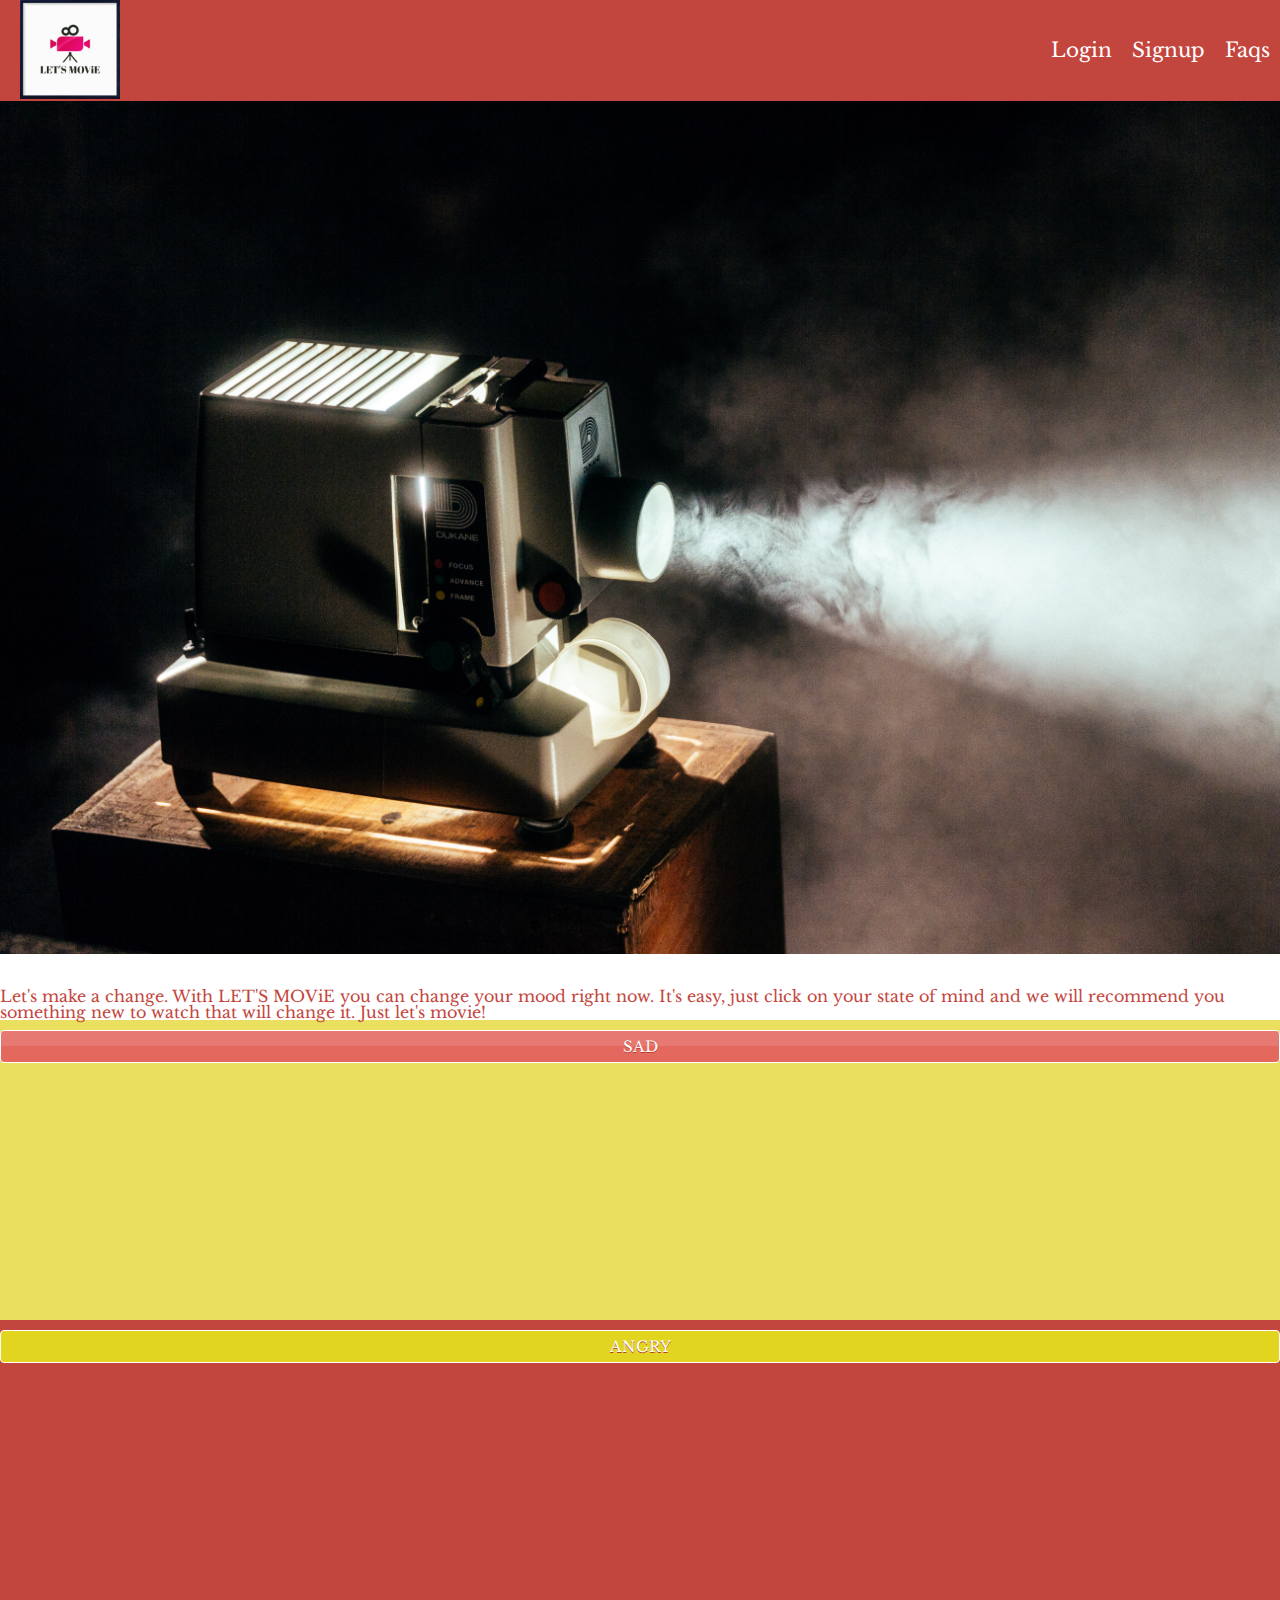
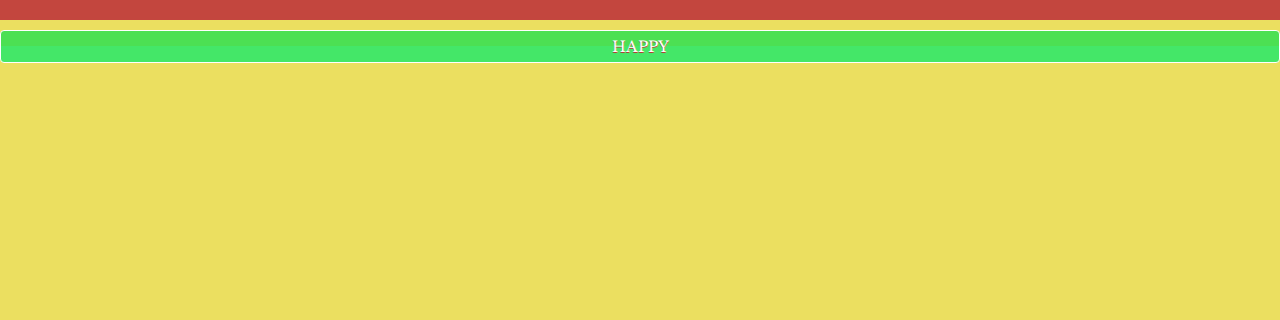
==== index.html @ 78d3c717 "login signup" ====
<!DOCTYPE html>
<html lang="en">

<head>
  <meta charset="UTF-8">
  <link href="https://fonts.googleapis.com/css2?family=Libre+Baskerville:wght@700&display=swap" rel="stylesheet">
  <meta name="viewport" content="width=device-width, initial-scale=1, shrink-to-fit=no">
   <!-- Bootstrap CSS -->
  <link rel="stylesheet" href="https://stackpath.bootstrapcdn.com/bootstrap/4.5.0/css/bootstrap.min.css" integrity="sha384-9aIt2nRpC12Uk9gS9baDl411NQApFmC26EwAOH8WgZl5MYYxFfc+NcPb1dKGj7Sk" crossorigin="anonymous">
  <link href="css/reset.css" type="text/css" rel="stylesheet">
  <link rel="stylesheet" href="css/style.css">
  <link rel="stylesheet" media="(media-features)" href="css/style.css" />
  <script src="https://code.jquery.com/jquery-3.1.1.min.js"></script>
  
  <title>Let's Movie</title>
</head>
<body>
  <header>
    <div class="headcontainer">
          
              <a href="index.html"><img src="images/logo2.jpg" alt="Logo"></a>
          
          <nav>
            <div class="headitem">
            
              <a href="login.html">Login</a>
              <a href="signup.html">Signup</a>
              <a href="faqs.html">Faqs</a>
            </div>
          
          </nav>
      </div>
      </header>
      <div class="container-fluid"> 
      <div class="row front">
        
    
           <img src="images/jeremy-yap-J39X2xX_8CQ-unsplash.jpg" class="img-responsive principal" alt="camera"> 
          <h1>Hello! How do you feel today?</h1>
              <p>Let's make a change. With LET'S MOViE you can change your mood right now.
                 It's easy, just click on your state of mind and we will recommend you something new to watch that will change it. 
                Just let's movie!</p></div>
        
      </div>
      <div class="row">
           <div class="section col bord color1">
                <a href="result1.html?mood=sad"><button class="myButton">SAD</button></a></div>
           <div class="section col bord color2">
            <a href="result1.html?mood=angry"><button class="myButton2">ANGRY</button></a></div>
           <div class="section col bord color3">
            <a href="result1.html?mood=happy"><button class="myButton3">HAPPY</button></a></div>
       </div>
   </div>


</div>


    <!-- Optional JavaScript -->

    
    <!-- jQuery first, then Popper.js, then Bootstrap JS -->
    <script src="https://code.jquery.com/jquery-3.5.1.slim.min.js" integrity="sha384-DfXdz2htPH0lsSSs5nCTpuj/zy4C+OGpamoFVy38MVBnE+IbbVYUew+OrCXaRkfj" crossorigin="anonymous"></script>
    <script src="https://cdn.jsdelivr.net/npm/popper.js@1.16.0/dist/umd/popper.min.js" integrity="sha384-Q6E9RHvbIyZFJoft+2mJbHaEWldlvI9IOYy5n3zV9zzTtmI3UksdQRVvoxMfooAo" crossorigin="anonymous"></script>
    <script src="https://stackpath.bootstrapcdn.com/bootstrap/4.5.0/js/bootstrap.min.js" integrity="sha384-OgVRvuATP1z7JjHLkuOU7Xw704+h835Lr+6QL9UvYjZE3Ipu6Tp75j7Bh/kR0JKI" crossorigin="anonymous"></script>
  </body>
</html>
---- css/style.css ----
body    {
    margin: 0;
    padding: 0;
    font-family: 'Libre Baskerville';
}
.front   {
    background-image: url;
}


.color1{
    background:#ebdf60 ;
}
.color2{
    background: #c3463e;
}
.color3{
    background: #ebdf60;
}
.header      {
    height: 100px;
}  
.main        {
    height:400px;
}  
.section      {
    height: 300px;
}
.principal  {
    width: 100%;
   
}
p   {
    color: #c3463e;
   
}
html          {
    font-family: 'Libre Baskerville', serif;
    font-weight: 400;
    line-height: normal;
}
h1           {
        font-size: 2rem;
        color:#fff;
        text-align: center;
}
h2           {
        font-size: 1.5rem;
        color:#c3463e;
        font-weight: bold ;
}
h3           {
    font-size: 1rem;
    color: white;
    margin-top: 50px;
    margin-left: 600px;
    margin-right: 100px;
}
.headcontainer         {
    display: flex;
    flex-direction: row;
	justify-content: space-between;
	align-items: center;
    align-content: stretch;
    background-color:#c3463e;
}
.headcontainer img  {
    width: 100px;
    margin-left:20px;
}
.headitem {
    list-style: none;
    display: flex;
    justify-content: space-between;
    align-items: center;
}
nav a   {
    font-size: 20px;
    color: #1A1A1A;
    justify-content: space-between;
    text-decoration: none;
    margin-left: 10px;
    margin-right: 10px;
    color:white;
}

/*Buttons state of mind*/

/*sad*/
.myButton {
	box-shadow:inset 0px 39px 0px -24px #e67a73;
	background-color:#e4685d;
	border-radius:4px;
	border:1px solid #ffffff;
	display:inline-block;
	cursor:pointer;
	color:#ffffff;
	font-family: 'Libre Baskerville';
	font-size:15px;
	padding:6px 15px;
	text-decoration:none;
	text-shadow:0px 1px 0px #b23e35;
}
.myButton:hover {
	background-color:#eb675e;
}
.myButton:active {
	position:relative;
	top:1px;
}	
/*angry*/
.myButton2 {
	box-shadow:inset 0px 39px 0px -24px #e2d520;
	background-color:#e2d520;
	border-radius:4px;
	border:1px solid #ffffff;
	display:inline-block;
	cursor:pointer;
	color:#ffffff;
	font-family: 'Libre Baskerville';
	font-size:15px;
	padding:6px 15px;
	text-decoration:none;
	text-shadow:0px 1px 0px #b23e35;
}
.myButton:hover {
	background-color:#eb675e;
}
.myButton:active {
	position:relative;
	top:1px;
}	
/* happy*/
.myButton3 {
	box-shadow:inset 0px 39px 0px -24px #4ce053;
	background-color:#44e768;
	border-radius:4px;
	border:1px solid #ffffff;
	display:inline-block;
	cursor:pointer;
	color:#ffffff;
	font-family: 'Libre Baskerville';
	font-size:15px;
	padding:6px 15px;
	text-decoration:none;
	text-shadow:0px 1px 0px #b23e35;
}
.myButton:hover {
	background-color:#eb675e;
}
.myButton:active {
	position:relative;
	top:1px;
}	
/*Signup*/
.signup-form {
    width: 300px;
    box-shadow: 0 0 3px 0 rgba(0,0,0,0.3);
    background: #fff;
    padding:20px;
    margin:8% auto 0;
    text-align: center;
}
.sign-upform  h2 {
         color:#c3463e;
         margin-bottom: 30px;
}
.input-box  {
    border-radius: 20px;
    padding: 10px;
    margin: 10px 0 ;
    width: 100%;
    border: 1px solid #999;
    outline: none;
}
button  {
    color: #c3463e;
    width: 100%;
    padding: 10px;
    border-radius:20px;
    font-size:15px;
    margin: 10px 0;
    border: none;
    outline:none;
    cursor: pointer;
}
form  a       {
    text-decoration: none;
    color: #c3463e;
}
hr    {
    margin-top :20px;
    width: 80%;
}
h6    {
    font-size: 1rem;
    color:#c3463e;
    background:#fff;
    width: 20px;
    margin: 19px auto 10px;
}
/* Login*/
.login-form {
    width: 300px;
    box-shadow: 0 0 3px 0 rgba(0,0,0,0.3);
    background: #fff;
    padding:20px;
    margin:8% auto 0;
    text-align: center;
}
.login-form  h2 {
         color:#c3463e;
         margin-bottom: 30px;
}
.message-container{
    width: 100%;
    max-width: 300px;
}
.message-container p{
    background-color:#ebdf60 ;
    padding: 20px;
    margin: 10px 0;
    color: black;
}
.message-container p.correct-message {
    background-color: rgb(47, 164, 93);
    box-shadow: 0 0 10px #dbf1c1;
}
#result    {
    background-color: black ;
}
#result >  h2  {
    margin-top: 10px;
    margin-left: 900px;
}
/*Faqs*/
---- css/style.css ----
body    {
    margin: 0;
    padding: 0;
    font-family: 'Libre Baskerville';
}
.front   {
    background-image: url;
}


.color1{
    background:#ebdf60 ;
}
.color2{
    background: #c3463e;
}
.color3{
    background: #ebdf60;
}
.header      {
    height: 100px;
}  
.main        {
    height:400px;
}  
.section      {
    height: 300px;
}
.principal  {
    width: 100%;
   
}
p   {
    color: #c3463e;
   
}
html          {
    font-family: 'Libre Baskerville', serif;
    font-weight: 400;
    line-height: normal;
}
h1           {
        font-size: 2rem;
        color:#fff;
        text-align: center;
}
h2           {
        font-size: 1.5rem;
        color:#c3463e;
        font-weight: bold ;
}
h3           {
    font-size: 1rem;
    color: white;
    margin-top: 50px;
    margin-left: 600px;
    margin-right: 100px;
}
.headcontainer         {
    display: flex;
    flex-direction: row;
	justify-content: space-between;
	align-items: center;
    align-content: stretch;
    background-color:#c3463e;
}
.headcontainer img  {
    width: 100px;
    margin-left:20px;
}
.headitem {
    list-style: none;
    display: flex;
    justify-content: space-between;
    align-items: center;
}
nav a   {
    font-size: 20px;
    color: #1A1A1A;
    justify-content: space-between;
    text-decoration: none;
    margin-left: 10px;
    margin-right: 10px;
    color:white;
}

/*Buttons state of mind*/

/*sad*/
.myButton {
	box-shadow:inset 0px 39px 0px -24px #e67a73;
	background-color:#e4685d;
	border-radius:4px;
	border:1px solid #ffffff;
	display:inline-block;
	cursor:pointer;
	color:#ffffff;
	font-family: 'Libre Baskerville';
	font-size:15px;
	padding:6px 15px;
	text-decoration:none;
	text-shadow:0px 1px 0px #b23e35;
}
.myButton:hover {
	background-color:#eb675e;
}
.myButton:active {
	position:relative;
	top:1px;
}	
/*angry*/
.myButton2 {
	box-shadow:inset 0px 39px 0px -24px #e2d520;
	background-color:#e2d520;
	border-radius:4px;
	border:1px solid #ffffff;
	display:inline-block;
	cursor:pointer;
	color:#ffffff;
	font-family: 'Libre Baskerville';
	font-size:15px;
	padding:6px 15px;
	text-decoration:none;
	text-shadow:0px 1px 0px #b23e35;
}
.myButton:hover {
	background-color:#eb675e;
}
.myButton:active {
	position:relative;
	top:1px;
}	
/* happy*/
.myButton3 {
	box-shadow:inset 0px 39px 0px -24px #4ce053;
	background-color:#44e768;
	border-radius:4px;
	border:1px solid #ffffff;
	display:inline-block;
	cursor:pointer;
	color:#ffffff;
	font-family: 'Libre Baskerville';
	font-size:15px;
	padding:6px 15px;
	text-decoration:none;
	text-shadow:0px 1px 0px #b23e35;
}
.myButton:hover {
	background-color:#eb675e;
}
.myButton:active {
	position:relative;
	top:1px;
}	
/*Signup*/
.signup-form {
    width: 300px;
    box-shadow: 0 0 3px 0 rgba(0,0,0,0.3);
    background: #fff;
    padding:20px;
    margin:8% auto 0;
    text-align: center;
}
.sign-upform  h2 {
         color:#c3463e;
         margin-bottom: 30px;
}
.input-box  {
    border-radius: 20px;
    padding: 10px;
    margin: 10px 0 ;
    width: 100%;
    border: 1px solid #999;
    outline: none;
}
button  {
    color: #c3463e;
    width: 100%;
    padding: 10px;
    border-radius:20px;
    font-size:15px;
    margin: 10px 0;
    border: none;
    outline:none;
    cursor: pointer;
}
form  a       {
    text-decoration: none;
    color: #c3463e;
}
hr    {
    margin-top :20px;
    width: 80%;
}
h6    {
    font-size: 1rem;
    color:#c3463e;
    background:#fff;
    width: 20px;
    margin: 19px auto 10px;
}
/* Login*/
.login-form {
    width: 300px;
    box-shadow: 0 0 3px 0 rgba(0,0,0,0.3);
    background: #fff;
    padding:20px;
    margin:8% auto 0;
    text-align: center;
}
.login-form  h2 {
         color:#c3463e;
         margin-bottom: 30px;
}
.message-container{
    width: 100%;
    max-width: 300px;
}
.message-container p{
    background-color:#ebdf60 ;
    padding: 20px;
    margin: 10px 0;
    color: black;
}
.message-container p.correct-message {
    background-color: rgb(47, 164, 93);
    box-shadow: 0 0 10px #dbf1c1;
}
#result    {
    background-color: black ;
}
#result >  h2  {
    margin-top: 10px;
    margin-left: 900px;
}
/*Faqs*/
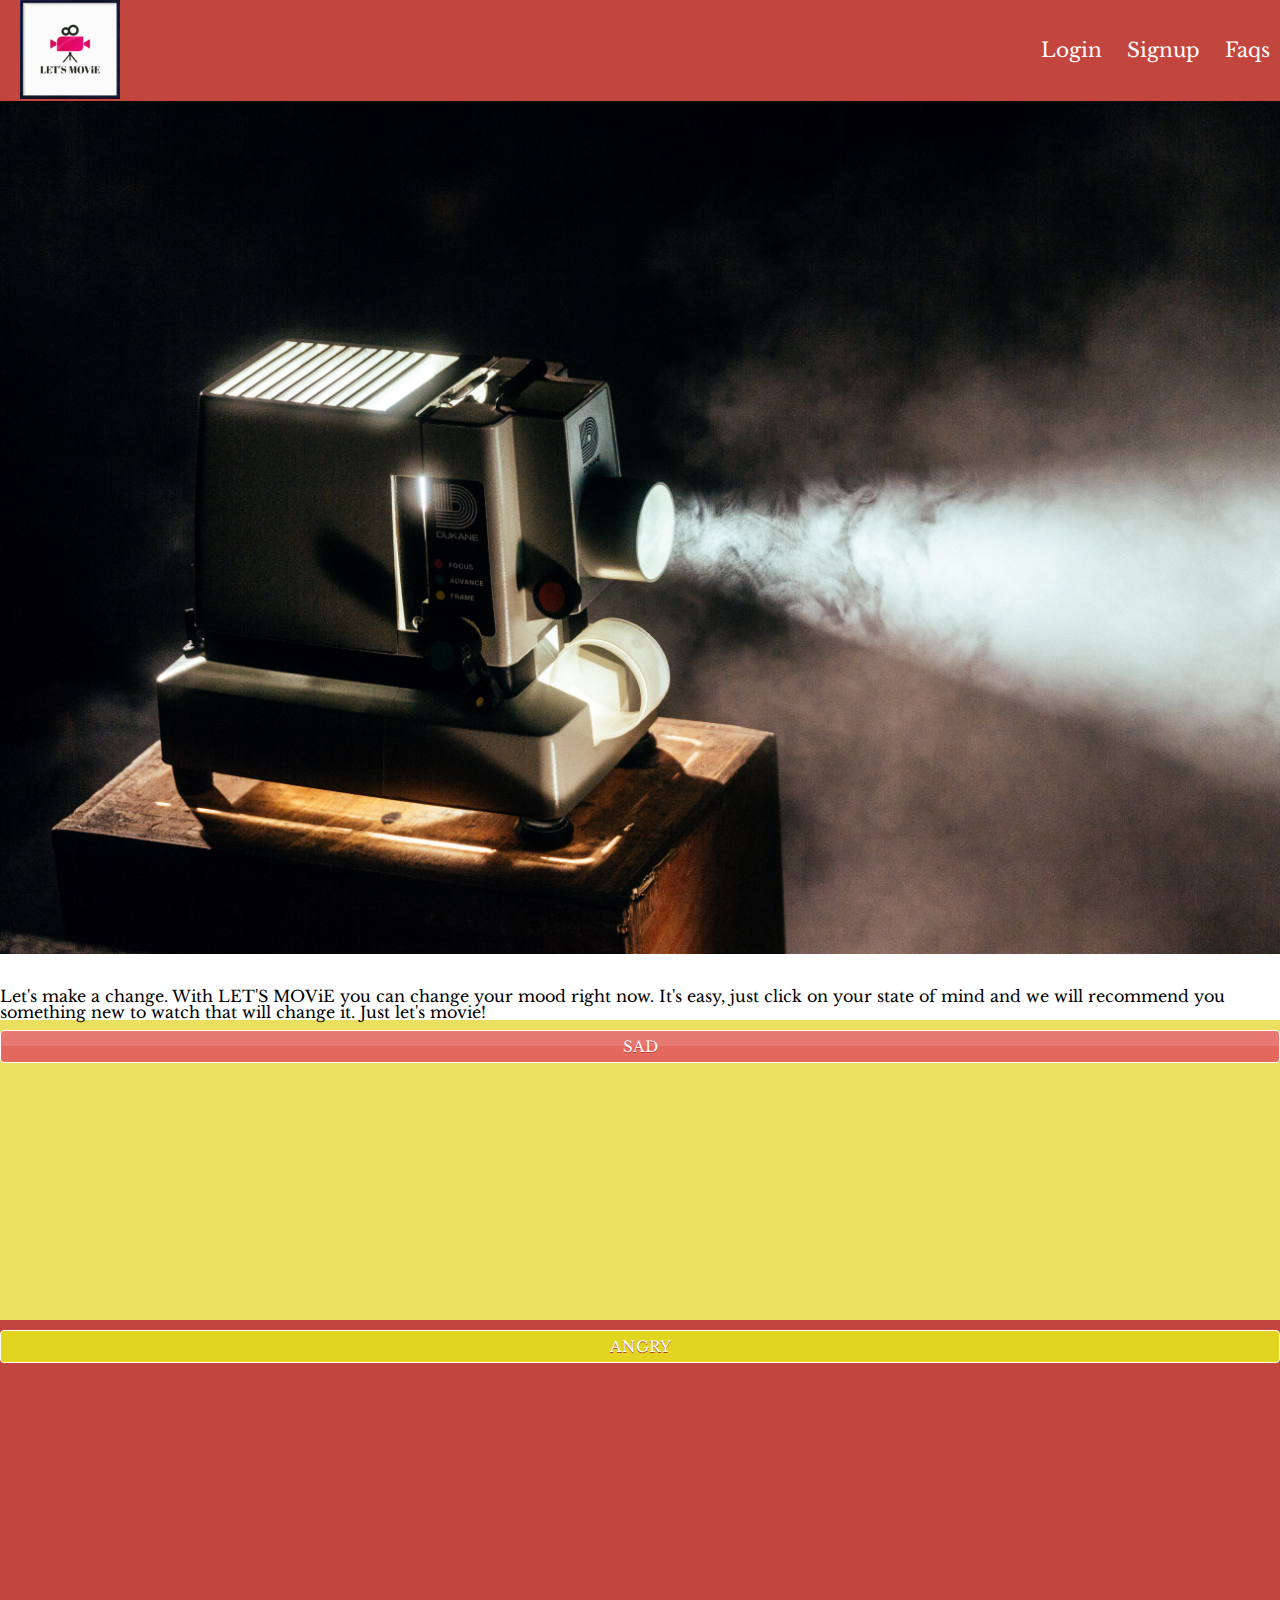
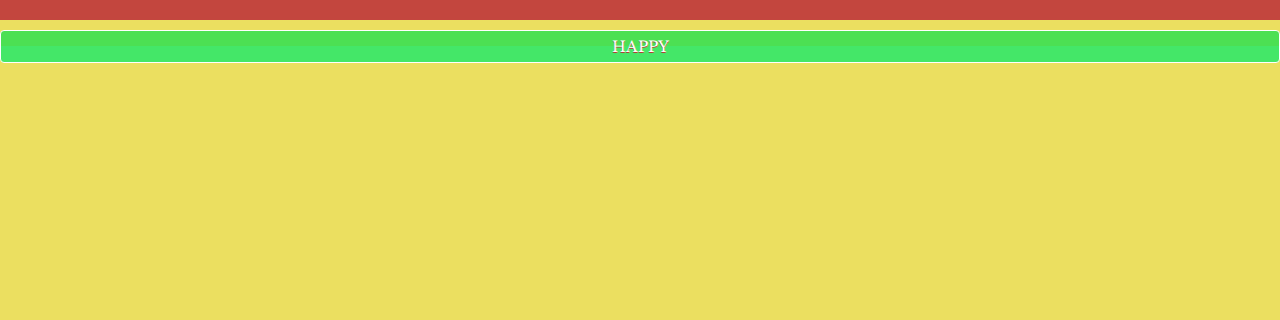
==== commit 69148e8b: "web responsive1" ====
--- a/index.html
+++ b/index.html
@@ -4,7 +4,7 @@
 <head>
   <meta charset="UTF-8">
   <link href="https://fonts.googleapis.com/css2?family=Libre+Baskerville:wght@700&display=swap" rel="stylesheet">
-  <meta name="viewport" content="width=device-width, initial-scale=1, shrink-to-fit=no">
+  <meta name="viewport" content="width=device-width, initial-scale=1.0, shrink-to-fit=no">
    <!-- Bootstrap CSS -->
   <link rel="stylesheet" href="https://stackpath.bootstrapcdn.com/bootstrap/4.5.0/css/bootstrap.min.css" integrity="sha384-9aIt2nRpC12Uk9gS9baDl411NQApFmC26EwAOH8WgZl5MYYxFfc+NcPb1dKGj7Sk" crossorigin="anonymous">
   <link href="css/reset.css" type="text/css" rel="stylesheet">
@@ -15,31 +15,28 @@
   <title>Let's Movie</title>
 </head>
 <body>
-  <header>
+    <header>
     <div class="headcontainer">
+          <div class="headitem1">
+              <a href="index.html"><img src="images/logo2.jpg" alt="Logo"></a>
+          </div>
           
-              <a href="index.html"><img src="images/logo2.jpg" alt="Logo"></a>
-          
-          <nav>
-            <div class="headitem">
-            
-              <a href="login.html">Login</a>
-              <a href="signup.html">Signup</a>
-              <a href="faqs.html">Faqs</a>
-            </div>
-          
-          </nav>
-      </div>
+            <div class="headitem2">
+                 <nav>
+                    <a href="login.html">Login</a>
+                    <a href="signup.html">Signup</a>
+                    <a href="faqs.html">Faqs</a>
+                   </nav>
+                  </div>
+              </div>
       </header>
       <div class="container-fluid"> 
       <div class="row front">
-        
-    
-           <img src="images/jeremy-yap-J39X2xX_8CQ-unsplash.jpg" class="img-responsive principal" alt="camera"> 
+        <img src="images/jeremy-yap-J39X2xX_8CQ-unsplash.jpg" class="camera" alt="camera"> 
           <h1>Hello! How do you feel today?</h1>
-              <p>Let's make a change. With LET'S MOViE you can change your mood right now.
+        <article>Let's make a change. With LET'S MOViE you can change your mood right now.
                  It's easy, just click on your state of mind and we will recommend you something new to watch that will change it. 
-                Just let's movie!</p></div>
+                Just let's movie!</article></div>
         
       </div>
       <div class="row">
@@ -49,11 +46,13 @@
             <a href="result1.html?mood=angry"><button class="myButton2">ANGRY</button></a></div>
            <div class="section col bord color3">
             <a href="result1.html?mood=happy"><button class="myButton3">HAPPY</button></a></div>
-       </div>
-   </div>
+          </div>
+        
+        
+        </div>
 
 
-</div>
+        </div>
 
 
     <!-- Optional JavaScript -->
--- a/css/style.css
+++ b/css/style.css
@@ -1,15 +1,14 @@
-
-
-body    {
+* {
     margin: 0;
     padding: 0;
+    box-sizing: border-box;
+  }
+
+body    {
+    
     font-family: 'Libre Baskerville';
 }
-.front   {
-    background-image: url;
-}
-
-
+/*Homepage*/
 .color1{
     background:#ebdf60 ;
 }
@@ -28,8 +27,8 @@
 .section      {
     height: 300px;
 }
-.principal  {
-    width: 100%;
+.camera  {
+    max-width: 100%;
    
 }
 p   {
@@ -49,16 +48,23 @@
 h2           {
         font-size: 1.5rem;
         color:#c3463e;
-        font-weight: bold ;
+        font-weight: bold;
+        margin-top: 30px;
+        text-align: center;
 }
 h3           {
     font-size: 1rem;
-    color: white;
-    margin-top: 50px;
-    margin-left: 600px;
-    margin-right: 100px;
-}
-.headcontainer         {
+    color: #c3463e;
+    margin-top: 60px;
+    padding: 20px;
+    text-align: center;
+}
+
+/*head nav-bar*/
+
+
+.headcontainer   
+      {
     display: flex;
     flex-direction: row;
 	justify-content: space-between;
@@ -70,7 +76,7 @@
     width: 100px;
     margin-left:20px;
 }
-.headitem {
+.headitem2 {
     list-style: none;
     display: flex;
     justify-content: space-between;
@@ -84,6 +90,7 @@
     margin-left: 10px;
     margin-right: 10px;
     color:white;
+    max-width: 100%;
 }
 
 /*Buttons state of mind*/
@@ -225,14 +232,22 @@
     color: black;
 }
 .message-container p.correct-message {
-    background-color: rgb(47, 164, 93);
+    background-color: #c3463e;
     box-shadow: 0 0 10px #dbf1c1;
 }
+/*result*/
 #result    {
-    background-color: black ;
-}
-#result >  h2  {
-    margin-top: 10px;
-    margin-left: 900px;
+    background-color:#fff ;
+    box-sizing: border-box;
+    max-width: 100%;
+    border: solid black 10px;
+    padding: 5px;
+}
+.resultcontainer img {
+    max-width: 100%;
+    max-height: 100%;
+    align-items: center;
+    box-sizing: content-box;
 }
 /*Faqs*/
+
--- a/css/style.css
+++ b/css/style.css
@@ -1,15 +1,14 @@
-
-
-body    {
+* {
     margin: 0;
     padding: 0;
+    box-sizing: border-box;
+  }
+
+body    {
+    
     font-family: 'Libre Baskerville';
 }
-.front   {
-    background-image: url;
-}
-
-
+/*Homepage*/
 .color1{
     background:#ebdf60 ;
 }
@@ -28,8 +27,8 @@
 .section      {
     height: 300px;
 }
-.principal  {
-    width: 100%;
+.camera  {
+    max-width: 100%;
    
 }
 p   {
@@ -49,16 +48,23 @@
 h2           {
         font-size: 1.5rem;
         color:#c3463e;
-        font-weight: bold ;
+        font-weight: bold;
+        margin-top: 30px;
+        text-align: center;
 }
 h3           {
     font-size: 1rem;
-    color: white;
-    margin-top: 50px;
-    margin-left: 600px;
-    margin-right: 100px;
-}
-.headcontainer         {
+    color: #c3463e;
+    margin-top: 60px;
+    padding: 20px;
+    text-align: center;
+}
+
+/*head nav-bar*/
+
+
+.headcontainer   
+      {
     display: flex;
     flex-direction: row;
 	justify-content: space-between;
@@ -70,7 +76,7 @@
     width: 100px;
     margin-left:20px;
 }
-.headitem {
+.headitem2 {
     list-style: none;
     display: flex;
     justify-content: space-between;
@@ -84,6 +90,7 @@
     margin-left: 10px;
     margin-right: 10px;
     color:white;
+    max-width: 100%;
 }
 
 /*Buttons state of mind*/
@@ -225,14 +232,22 @@
     color: black;
 }
 .message-container p.correct-message {
-    background-color: rgb(47, 164, 93);
+    background-color: #c3463e;
     box-shadow: 0 0 10px #dbf1c1;
 }
+/*result*/
 #result    {
-    background-color: black ;
-}
-#result >  h2  {
-    margin-top: 10px;
-    margin-left: 900px;
+    background-color:#fff ;
+    box-sizing: border-box;
+    max-width: 100%;
+    border: solid black 10px;
+    padding: 5px;
+}
+.resultcontainer img {
+    max-width: 100%;
+    max-height: 100%;
+    align-items: center;
+    box-sizing: content-box;
 }
 /*Faqs*/
+
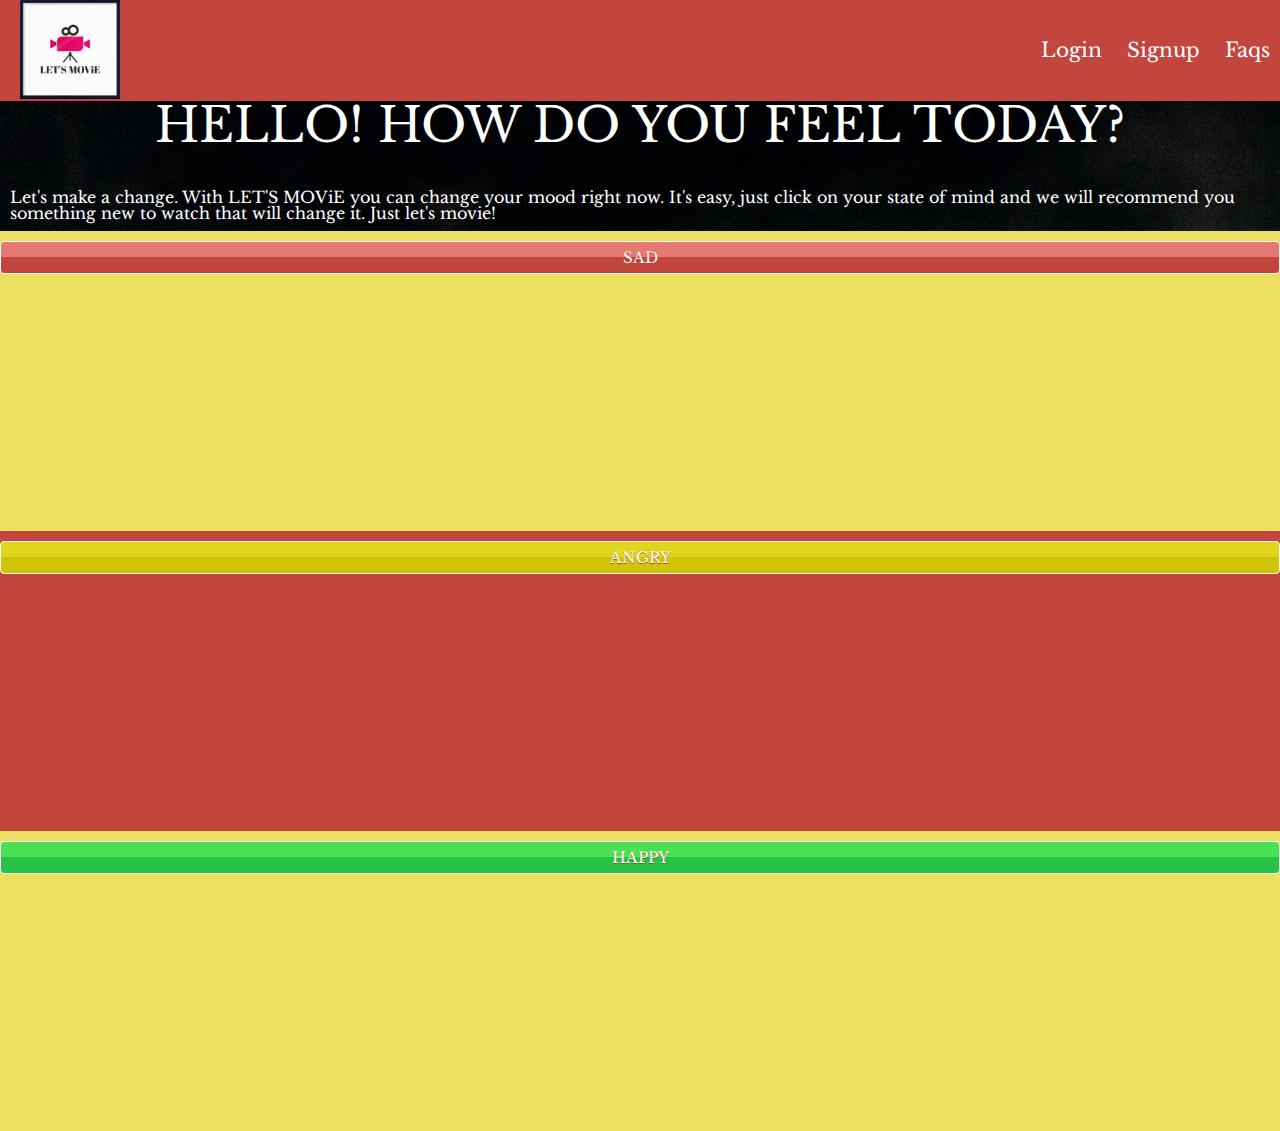
==== commit df4fa392: "index image" ====
--- a/index.html
+++ b/index.html
@@ -32,11 +32,11 @@
       </header>
       <div class="container-fluid"> 
       <div class="row front">
-        <img src="images/jeremy-yap-J39X2xX_8CQ-unsplash.jpg" class="camera" alt="camera"> 
-          <h1>Hello! How do you feel today?</h1>
-        <article>Let's make a change. With LET'S MOViE you can change your mood right now.
+        <div class="col color0">
+       <h1>Hello! How do you feel today?</h1>
+              <article>Let's make a change. With LET'S MOViE you can change your mood right now.
                  It's easy, just click on your state of mind and we will recommend you something new to watch that will change it. 
-                Just let's movie!</article></div>
+                Just let's movie!</article></div></div>
         
       </div>
       <div class="row">
--- a/css/style.css
+++ b/css/style.css
@@ -8,7 +8,21 @@
     
     font-family: 'Libre Baskerville';
 }
-/*Homepage*/
+/*indexpage*/
+
+.col              {
+    background-image:url("./../images/jeremy-yap2.jpg");
+    background-position: 0 0;
+    background-size: cover;
+    background-repeat: no-repeat;
+    max-width: 100%;
+    position: relative;
+}
+article          {
+    color:white;
+    padding:10px;
+    margin-top: 30px;
+}
 .color1{
     background:#ebdf60 ;
 }
@@ -27,10 +41,6 @@
 .section      {
     height: 300px;
 }
-.camera  {
-    max-width: 100%;
-   
-}
 p   {
     color: #c3463e;
    
@@ -41,15 +51,16 @@
     line-height: normal;
 }
 h1           {
-        font-size: 2rem;
-        color:#fff;
+        font-size: 3rem;
+        color: #fff;
         text-align: center;
+        text-transform: uppercase;
 }
 h2           {
         font-size: 1.5rem;
         color:#c3463e;
         font-weight: bold;
-        margin-top: 30px;
+        margin-top: 50px;
         text-align: center;
 }
 h3           {
@@ -98,7 +109,7 @@
 /*sad*/
 .myButton {
 	box-shadow:inset 0px 39px 0px -24px #e67a73;
-	background-color:#e4685d;
+	background-color:#c3463e;
 	border-radius:4px;
 	border:1px solid #ffffff;
 	display:inline-block;
@@ -120,7 +131,7 @@
 /*angry*/
 .myButton2 {
 	box-shadow:inset 0px 39px 0px -24px #e2d520;
-	background-color:#e2d520;
+	background-color:#d1c408;
 	border-radius:4px;
 	border:1px solid #ffffff;
 	display:inline-block;
@@ -142,7 +153,7 @@
 /* happy*/
 .myButton3 {
 	box-shadow:inset 0px 39px 0px -24px #4ce053;
-	background-color:#44e768;
+	background-color:#28c249;
 	border-radius:4px;
 	border:1px solid #ffffff;
 	display:inline-block;
--- a/css/style.css
+++ b/css/style.css
@@ -8,7 +8,21 @@
     
     font-family: 'Libre Baskerville';
 }
-/*Homepage*/
+/*indexpage*/
+
+.col              {
+    background-image:url("./../images/jeremy-yap2.jpg");
+    background-position: 0 0;
+    background-size: cover;
+    background-repeat: no-repeat;
+    max-width: 100%;
+    position: relative;
+}
+article          {
+    color:white;
+    padding:10px;
+    margin-top: 30px;
+}
 .color1{
     background:#ebdf60 ;
 }
@@ -27,10 +41,6 @@
 .section      {
     height: 300px;
 }
-.camera  {
-    max-width: 100%;
-   
-}
 p   {
     color: #c3463e;
    
@@ -41,15 +51,16 @@
     line-height: normal;
 }
 h1           {
-        font-size: 2rem;
-        color:#fff;
+        font-size: 3rem;
+        color: #fff;
         text-align: center;
+        text-transform: uppercase;
 }
 h2           {
         font-size: 1.5rem;
         color:#c3463e;
         font-weight: bold;
-        margin-top: 30px;
+        margin-top: 50px;
         text-align: center;
 }
 h3           {
@@ -98,7 +109,7 @@
 /*sad*/
 .myButton {
 	box-shadow:inset 0px 39px 0px -24px #e67a73;
-	background-color:#e4685d;
+	background-color:#c3463e;
 	border-radius:4px;
 	border:1px solid #ffffff;
 	display:inline-block;
@@ -120,7 +131,7 @@
 /*angry*/
 .myButton2 {
 	box-shadow:inset 0px 39px 0px -24px #e2d520;
-	background-color:#e2d520;
+	background-color:#d1c408;
 	border-radius:4px;
 	border:1px solid #ffffff;
 	display:inline-block;
@@ -142,7 +153,7 @@
 /* happy*/
 .myButton3 {
 	box-shadow:inset 0px 39px 0px -24px #4ce053;
-	background-color:#44e768;
+	background-color:#28c249;
 	border-radius:4px;
 	border:1px solid #ffffff;
 	display:inline-block;
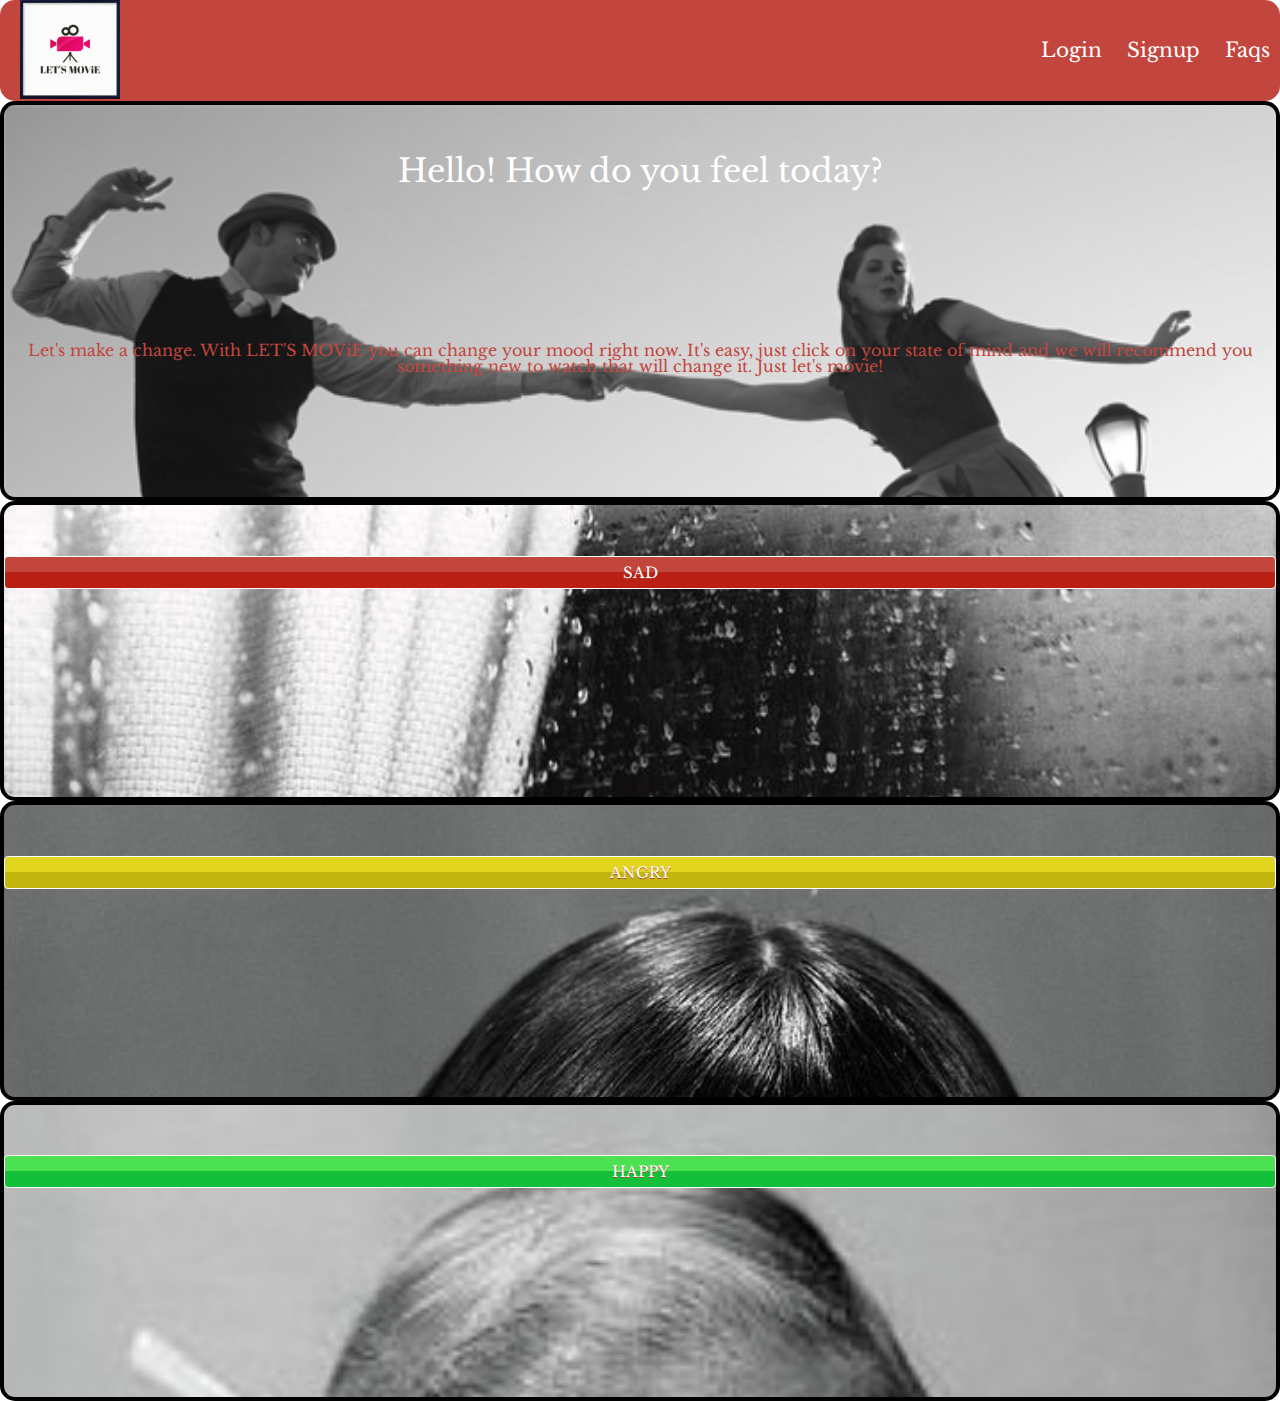
==== commit 370ec4ee: "index" ====
--- a/index.html
+++ b/index.html
@@ -32,11 +32,12 @@
       </header>
       <div class="container-fluid"> 
       <div class="row front">
-        <div class="col color0">
-       <h1>Hello! How do you feel today?</h1>
-              <article>Let's make a change. With LET'S MOViE you can change your mood right now.
+        <div class="col front">
+         <h1>Hello! How do you feel today?</h1>
+            <article>Let's make a change. With LET'S MOViE you can change your mood right now.
                  It's easy, just click on your state of mind and we will recommend you something new to watch that will change it. 
-                Just let's movie!</article></div></div>
+                Just let's movie!</article></div>
+              </div>
         
       </div>
       <div class="row">
--- a/css/style.css
+++ b/css/style.css
@@ -8,29 +8,77 @@
     
     font-family: 'Libre Baskerville';
 }
-/*indexpage*/
-
-.col              {
-    background-image:url("./../images/jeremy-yap2.jpg");
+/*Index page*/
+
+.row .front {
+    background-image: url("./../images/lindyhop3.jpg");
+    max-width: 100%;
     background-position: 0 0;
     background-size: cover;
     background-repeat: no-repeat;
-    max-width: 100%;
+    height: 400px;
+    padding-top: 50px;
     position: relative;
-}
-article          {
-    color:white;
-    padding:10px;
-    margin-top: 30px;
-}
+    border-radius:15px;
+    border: black solid 4px;
+}
+article    {
+        color: #c3463e;
+        text-align: center;
+        position: relative;
+        top: 50%;
+        -ms-transform: translateY(-50%);
+        -webkit-transform: translateY(-50%);
+        transform: translateY(-50%);
+
+}
+
+
+
+
+
 .color1{
     background:#ebdf60 ;
+    background-image: url("./../images/nen\ trist.jpg");
+    max-width: 100%;
+  background-position: 0 0;
+  background-size: cover;
+  background-repeat: no-repeat;
+  height: 650px;
+  padding-top: 50px;
+  position: relative;
+  border-radius: 15px;
+  border: black solid 4px;
+
+  
 }
 .color2{
     background: #c3463e;
+    background-image: url("./../images/nena\ enfadada2.jpg");
+    max-width: 100%;
+  background-position: -5 0;
+  background-size: cover;
+  background-repeat: no-repeat;
+  height: 800px;
+  padding-top: 50px;
+  position: relative;
+  border-radius: 15px;
+  border: black solid 4px;
+  
 }
 .color3{
     background: #ebdf60;
+    background-image: url("./../images/1952.jpg");
+    max-width: 100%;
+  background-position: 0 0;
+  background-size: cover;
+  background-repeat: no-repeat;
+  height: 650px;
+  padding-top: 50px;
+  position: relative;
+  border-radius: 15px;
+  border: black solid 4px;
+  
 }
 .header      {
     height: 100px;
@@ -51,16 +99,15 @@
     line-height: normal;
 }
 h1           {
-        font-size: 3rem;
-        color: #fff;
+        font-size: 2rem;
+        color:#fff;
         text-align: center;
-        text-transform: uppercase;
 }
 h2           {
         font-size: 1.5rem;
         color:#c3463e;
         font-weight: bold;
-        margin-top: 50px;
+        margin-top: 30px;
         text-align: center;
 }
 h3           {
@@ -82,6 +129,7 @@
 	align-items: center;
     align-content: stretch;
     background-color:#c3463e;
+    border-radius:15px;
 }
 .headcontainer img  {
     width: 100px;
@@ -108,8 +156,8 @@
 
 /*sad*/
 .myButton {
-	box-shadow:inset 0px 39px 0px -24px #e67a73;
-	background-color:#c3463e;
+	box-shadow:inset 0px 39px 0px -24px #c3463e;
+	background-color:#b92013;
 	border-radius:4px;
 	border:1px solid #ffffff;
 	display:inline-block;
@@ -119,7 +167,9 @@
 	font-size:15px;
 	padding:6px 15px;
 	text-decoration:none;
-	text-shadow:0px 1px 0px #b23e35;
+    text-shadow:0px 1px 0px #b23e35;
+    margin-top:1px;
+    
 }
 .myButton:hover {
 	background-color:#eb675e;
@@ -131,7 +181,7 @@
 /*angry*/
 .myButton2 {
 	box-shadow:inset 0px 39px 0px -24px #e2d520;
-	background-color:#d1c408;
+	background-color:#c2b60e;
 	border-radius:4px;
 	border:1px solid #ffffff;
 	display:inline-block;
@@ -141,7 +191,8 @@
 	font-size:15px;
 	padding:6px 15px;
 	text-decoration:none;
-	text-shadow:0px 1px 0px #b23e35;
+    text-shadow:0px 1px 0px #b23e35;
+    margin-top:1px;
 }
 .myButton:hover {
 	background-color:#eb675e;
@@ -153,7 +204,7 @@
 /* happy*/
 .myButton3 {
 	box-shadow:inset 0px 39px 0px -24px #4ce053;
-	background-color:#28c249;
+	background-color:#14c039;
 	border-radius:4px;
 	border:1px solid #ffffff;
 	display:inline-block;
@@ -163,7 +214,8 @@
 	font-size:15px;
 	padding:6px 15px;
 	text-decoration:none;
-	text-shadow:0px 1px 0px #b23e35;
+    text-shadow:0px 1px 0px #b23e35;
+    margin-top:0.5px;
 }
 .myButton:hover {
 	background-color:#eb675e;
@@ -260,5 +312,7 @@
     align-items: center;
     box-sizing: content-box;
 }
+
+
 /*Faqs*/
 
--- a/css/style.css
+++ b/css/style.css
@@ -8,29 +8,77 @@
     
     font-family: 'Libre Baskerville';
 }
-/*indexpage*/
-
-.col              {
-    background-image:url("./../images/jeremy-yap2.jpg");
+/*Index page*/
+
+.row .front {
+    background-image: url("./../images/lindyhop3.jpg");
+    max-width: 100%;
     background-position: 0 0;
     background-size: cover;
     background-repeat: no-repeat;
-    max-width: 100%;
+    height: 400px;
+    padding-top: 50px;
     position: relative;
-}
-article          {
-    color:white;
-    padding:10px;
-    margin-top: 30px;
-}
+    border-radius:15px;
+    border: black solid 4px;
+}
+article    {
+        color: #c3463e;
+        text-align: center;
+        position: relative;
+        top: 50%;
+        -ms-transform: translateY(-50%);
+        -webkit-transform: translateY(-50%);
+        transform: translateY(-50%);
+
+}
+
+
+
+
+
 .color1{
     background:#ebdf60 ;
+    background-image: url("./../images/nen\ trist.jpg");
+    max-width: 100%;
+  background-position: 0 0;
+  background-size: cover;
+  background-repeat: no-repeat;
+  height: 650px;
+  padding-top: 50px;
+  position: relative;
+  border-radius: 15px;
+  border: black solid 4px;
+
+  
 }
 .color2{
     background: #c3463e;
+    background-image: url("./../images/nena\ enfadada2.jpg");
+    max-width: 100%;
+  background-position: -5 0;
+  background-size: cover;
+  background-repeat: no-repeat;
+  height: 800px;
+  padding-top: 50px;
+  position: relative;
+  border-radius: 15px;
+  border: black solid 4px;
+  
 }
 .color3{
     background: #ebdf60;
+    background-image: url("./../images/1952.jpg");
+    max-width: 100%;
+  background-position: 0 0;
+  background-size: cover;
+  background-repeat: no-repeat;
+  height: 650px;
+  padding-top: 50px;
+  position: relative;
+  border-radius: 15px;
+  border: black solid 4px;
+  
 }
 .header      {
     height: 100px;
@@ -51,16 +99,15 @@
     line-height: normal;
 }
 h1           {
-        font-size: 3rem;
-        color: #fff;
+        font-size: 2rem;
+        color:#fff;
         text-align: center;
-        text-transform: uppercase;
 }
 h2           {
         font-size: 1.5rem;
         color:#c3463e;
         font-weight: bold;
-        margin-top: 50px;
+        margin-top: 30px;
         text-align: center;
 }
 h3           {
@@ -82,6 +129,7 @@
 	align-items: center;
     align-content: stretch;
     background-color:#c3463e;
+    border-radius:15px;
 }
 .headcontainer img  {
     width: 100px;
@@ -108,8 +156,8 @@
 
 /*sad*/
 .myButton {
-	box-shadow:inset 0px 39px 0px -24px #e67a73;
-	background-color:#c3463e;
+	box-shadow:inset 0px 39px 0px -24px #c3463e;
+	background-color:#b92013;
 	border-radius:4px;
 	border:1px solid #ffffff;
 	display:inline-block;
@@ -119,7 +167,9 @@
 	font-size:15px;
 	padding:6px 15px;
 	text-decoration:none;
-	text-shadow:0px 1px 0px #b23e35;
+    text-shadow:0px 1px 0px #b23e35;
+    margin-top:1px;
+    
 }
 .myButton:hover {
 	background-color:#eb675e;
@@ -131,7 +181,7 @@
 /*angry*/
 .myButton2 {
 	box-shadow:inset 0px 39px 0px -24px #e2d520;
-	background-color:#d1c408;
+	background-color:#c2b60e;
 	border-radius:4px;
 	border:1px solid #ffffff;
 	display:inline-block;
@@ -141,7 +191,8 @@
 	font-size:15px;
 	padding:6px 15px;
 	text-decoration:none;
-	text-shadow:0px 1px 0px #b23e35;
+    text-shadow:0px 1px 0px #b23e35;
+    margin-top:1px;
 }
 .myButton:hover {
 	background-color:#eb675e;
@@ -153,7 +204,7 @@
 /* happy*/
 .myButton3 {
 	box-shadow:inset 0px 39px 0px -24px #4ce053;
-	background-color:#28c249;
+	background-color:#14c039;
 	border-radius:4px;
 	border:1px solid #ffffff;
 	display:inline-block;
@@ -163,7 +214,8 @@
 	font-size:15px;
 	padding:6px 15px;
 	text-decoration:none;
-	text-shadow:0px 1px 0px #b23e35;
+    text-shadow:0px 1px 0px #b23e35;
+    margin-top:0.5px;
 }
 .myButton:hover {
 	background-color:#eb675e;
@@ -260,5 +312,7 @@
     align-items: center;
     box-sizing: content-box;
 }
+
+
 /*Faqs*/
 
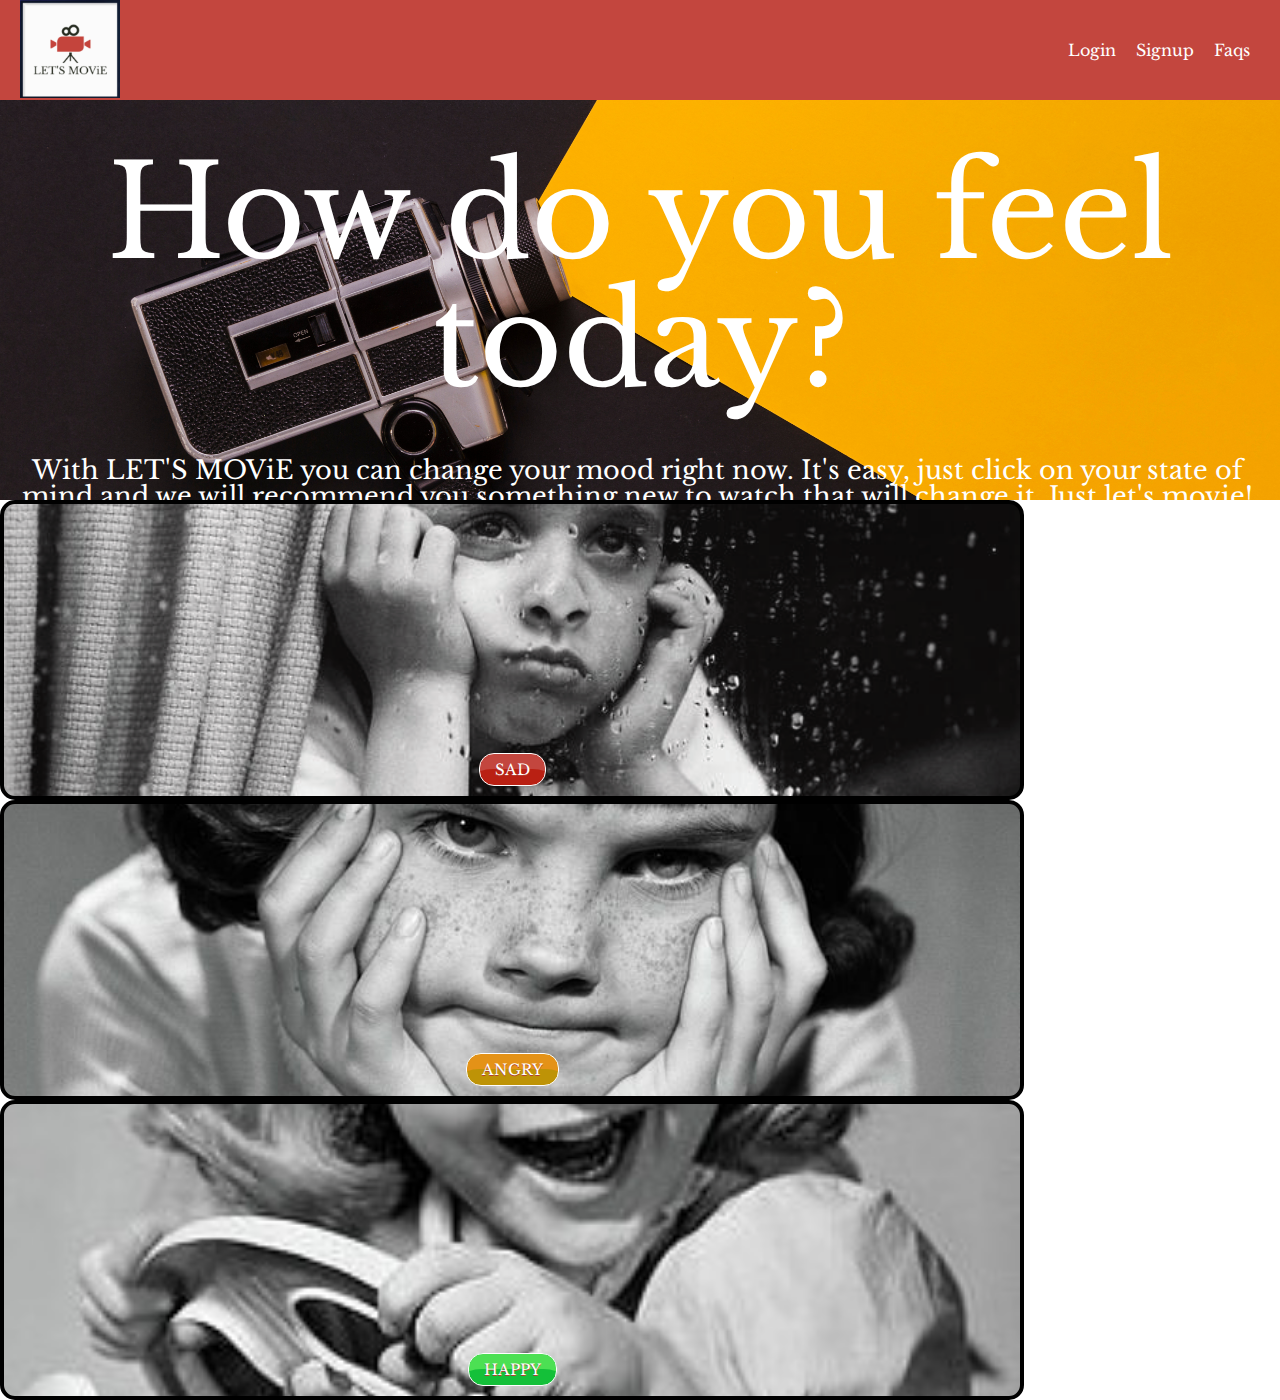
==== commit c00b1b1f: "web responsive 2" ====
--- a/index.html
+++ b/index.html
@@ -17,31 +17,31 @@
 <body>
     <header>
     <div class="headcontainer">
-          <div class="headitem1">
-              <a href="index.html"><img src="images/logo2.jpg" alt="Logo"></a>
-          </div>
+                  <div class="headitem1">
+                           <a href="index.html"><img src="images/logo5.png" alt="Logo"></a>
+                         </div>
           
-            <div class="headitem2">
-                 <nav>
-                    <a href="login.html">Login</a>
-                    <a href="signup.html">Signup</a>
-                    <a href="faqs.html">Faqs</a>
-                   </nav>
-                  </div>
-              </div>
+                   <div class="headitem2">
+                        <nav>
+                           <a href="login.html">Login</a>
+                           <a href="signup.html">Signup</a>
+                           <a href="faqs.html">Faqs</a>
+                           </nav>
+                         </div>
+                       </div>
       </header>
       <div class="container-fluid"> 
       <div class="row front">
         <div class="col front">
-         <h1>Hello! How do you feel today?</h1>
-            <article>Let's make a change. With LET'S MOViE you can change your mood right now.
+         <h1>How do you feel today?</h1>
+            <article>With LET'S MOViE you can change your mood right now.
                  It's easy, just click on your state of mind and we will recommend you something new to watch that will change it. 
                 Just let's movie!</article></div>
               </div>
         
       </div>
-      <div class="row">
-           <div class="section col bord color1">
+      <div class="row final">
+           <div class="section col text color1">
                 <a href="result1.html?mood=sad"><button class="myButton">SAD</button></a></div>
            <div class="section col bord color2">
             <a href="result1.html?mood=angry"><button class="myButton2">ANGRY</button></a></div>
--- a/css/style.css
+++ b/css/style.css
@@ -3,7 +3,14 @@
     padding: 0;
     box-sizing: border-box;
   }
-
+.container-fluid{
+    padding:0 !important;
+
+}
+header {
+    padding:0 !important;
+
+}
 body    {
     
     font-family: 'Libre Baskerville';
@@ -11,37 +18,33 @@
 /*Index page*/
 
 .row .front {
-    background-image: url("./../images/lindyhop3.jpg");
-    max-width: 100%;
-    background-position: 0 0;
+    background-image: url("./../images/camara.jpg");
+    max-width: 100%;
+    background-position: 50% 50%;
     background-size: cover;
     background-repeat: no-repeat;
     height: 400px;
     padding-top: 50px;
     position: relative;
-    border-radius:15px;
-    border: black solid 4px;
+   
+  
+    
+
 }
 article    {
-        color: #c3463e;
+        color: white;
         text-align: center;
         position: relative;
         top: 50%;
-        -ms-transform: translateY(-50%);
-        -webkit-transform: translateY(-50%);
-        transform: translateY(-50%);
-
-}
-
-
-
-
-
+        margin-left:10px;
+        margin-right: 10px;
+        font-size:3vw;
+}
 .color1{
     background:#ebdf60 ;
     background-image: url("./../images/nen\ trist.jpg");
     max-width: 100%;
-  background-position: 0 0;
+  background-position: 50% 50%;
   background-size: cover;
   background-repeat: no-repeat;
   height: 650px;
@@ -49,14 +52,16 @@
   position: relative;
   border-radius: 15px;
   border: black solid 4px;
-
-  
-}
+  display: flex;
+        justify-content: center;
+        align-items: flex-end;
+}
+
 .color2{
     background: #c3463e;
     background-image: url("./../images/nena\ enfadada2.jpg");
     max-width: 100%;
-  background-position: -5 0;
+  background-position: 50% 50%;
   background-size: cover;
   background-repeat: no-repeat;
   height: 800px;
@@ -64,13 +69,16 @@
   position: relative;
   border-radius: 15px;
   border: black solid 4px;
+  display: flex;
+        justify-content: center;
+        align-items: flex-end;
   
 }
 .color3{
     background: #ebdf60;
     background-image: url("./../images/1952.jpg");
     max-width: 100%;
-  background-position: 0 0;
+  background-position: 50% 50%;
   background-size: cover;
   background-repeat: no-repeat;
   height: 650px;
@@ -78,6 +86,9 @@
   position: relative;
   border-radius: 15px;
   border: black solid 4px;
+  display: flex;
+        justify-content: center;
+        align-items: flex-end;
   
 }
 .header      {
@@ -99,7 +110,7 @@
     line-height: normal;
 }
 h1           {
-        font-size: 2rem;
+        font-size:10vw;
         color:#fff;
         text-align: center;
 }
@@ -129,7 +140,7 @@
 	align-items: center;
     align-content: stretch;
     background-color:#c3463e;
-    border-radius:15px;
+    
 }
 .headcontainer img  {
     width: 100px;
@@ -142,7 +153,7 @@
     align-items: center;
 }
 nav a   {
-    font-size: 20px;
+    font-size: 16px;
     color: #1A1A1A;
     justify-content: space-between;
     text-decoration: none;
@@ -158,7 +169,7 @@
 .myButton {
 	box-shadow:inset 0px 39px 0px -24px #c3463e;
 	background-color:#b92013;
-	border-radius:4px;
+	border-radius:15px;
 	border:1px solid #ffffff;
 	display:inline-block;
 	cursor:pointer;
@@ -169,6 +180,7 @@
 	text-decoration:none;
     text-shadow:0px 1px 0px #b23e35;
     margin-top:1px;
+   
     
 }
 .myButton:hover {
@@ -180,9 +192,9 @@
 }	
 /*angry*/
 .myButton2 {
-	box-shadow:inset 0px 39px 0px -24px #e2d520;
-	background-color:#c2b60e;
-	border-radius:4px;
+	box-shadow:inset 0px 39px 0px -24px #e49217;
+	background-color:#be9306;
+	border-radius:15px;
 	border:1px solid #ffffff;
 	display:inline-block;
 	cursor:pointer;
@@ -193,6 +205,7 @@
 	text-decoration:none;
     text-shadow:0px 1px 0px #b23e35;
     margin-top:1px;
+    
 }
 .myButton:hover {
 	background-color:#eb675e;
@@ -205,7 +218,7 @@
 .myButton3 {
 	box-shadow:inset 0px 39px 0px -24px #4ce053;
 	background-color:#14c039;
-	border-radius:4px;
+	border-radius:15px;
 	border:1px solid #ffffff;
 	display:inline-block;
 	cursor:pointer;
@@ -215,7 +228,8 @@
 	padding:6px 15px;
 	text-decoration:none;
     text-shadow:0px 1px 0px #b23e35;
-    margin-top:0.5px;
+    margin-top:1px;
+    
 }
 .myButton:hover {
 	background-color:#eb675e;
@@ -304,15 +318,138 @@
     box-sizing: border-box;
     max-width: 100%;
     border: solid black 10px;
+    border-radius: 15px;
     padding: 5px;
 }
-.resultcontainer img {
-    max-width: 100%;
-    max-height: 100%;
+#result img {
+    max-width: 80%;
+    max-height: 80%;
     align-items: center;
     box-sizing: content-box;
 }
-
-
+/*mediaqueries*/
+@media (min-width: 200px) {
+      .myButton {
+        font-size: 12px;      
+}
+    .myButton2 {
+        font-size: 12px;
+}
+    .myButton3 {
+    font-size: 12px;
+}
+.headitem2 nav {
+    list-style: none;
+    display: flex;
+    flex-direction: column;
+    justify-content: space-around;
+    align-items: flex-end;
+}   
+}
+@media (min-width: 400px) {
+    .headitem2 nav {
+        list-style: none;
+        display: flex;
+        flex-direction: row;
+        justify-content: space-between;
+        align-items: flex-end;
+}
+   }
+@media (min-width: 500px){
+    article  {
+        font-size:3vw;
+        top: 30%;
+        margin-left: 10px;
+        margin-right:15px;
+    }
+}
+
+@media (min-width: 600px) {
+    .color1            {
+       max-width: 80%;
+       display: flex;
+        justify-content: center;
+        align-items: flex-end;
+}
+     .color2           {
+max-width: 80%;
+display: flex;
+        justify-content: center;
+        align-items: flex-end;
+     }
+     .color3{
+max-width: 80%;
+display: flex;
+        justify-content: center;
+        align-items: flex-end;
+     }
+}
+@media (min-width: 768px) {
+
+    article{
+        font-size:3vw;
+        top: 30%;
+        margin-left: 10px;
+        margin-right:20px;
+    }
+    .headitem2 {
+        margin-right:20px;
+    }
+    nav a  {
+        font-size: 1rem;
+    }
+    .myButton {
+        font-size: 15px;       
+}
+    .myButton2 {
+        font-size: 15px;
+}
+    .myButton3 {
+    font-size: 15px;
+}
+}
+@media (min-width:800px) {
+    article  {
+        font-size:2vw;
+        top: 30%;
+        margin-left: 10px;
+        margin-right:20px;
+
+    }
+}
+
+@media (min-width: 900px) {
+    article              {
+        font-size:2vw;
+        top: 20%;
+        margin-left: 10px;
+        margin-right:20px;
+
+    }
+}
+@media (min-width: 1024px) {
+    article  {
+        font-size:2vw;
+        top: 15%;
+        margin-left: 10px;
+        margin-right:15px;
+    }
+}
+@media (min-width: 1440px) {
+    article  {
+        font-size:2vw;
+        top: 15%;
+        margin-left: 10px;
+        margin-right:15px;
+    }
+    h1           {
+        font-size:7vw;
+}
+.color3           {
+    max-width: 60%;
+    background-position: center left;
+
+}
+}
 /*Faqs*/
 
--- a/css/style.css
+++ b/css/style.css
@@ -3,7 +3,14 @@
     padding: 0;
     box-sizing: border-box;
   }
-
+.container-fluid{
+    padding:0 !important;
+
+}
+header {
+    padding:0 !important;
+
+}
 body    {
     
     font-family: 'Libre Baskerville';
@@ -11,37 +18,33 @@
 /*Index page*/
 
 .row .front {
-    background-image: url("./../images/lindyhop3.jpg");
-    max-width: 100%;
-    background-position: 0 0;
+    background-image: url("./../images/camara.jpg");
+    max-width: 100%;
+    background-position: 50% 50%;
     background-size: cover;
     background-repeat: no-repeat;
     height: 400px;
     padding-top: 50px;
     position: relative;
-    border-radius:15px;
-    border: black solid 4px;
+   
+  
+    
+
 }
 article    {
-        color: #c3463e;
+        color: white;
         text-align: center;
         position: relative;
         top: 50%;
-        -ms-transform: translateY(-50%);
-        -webkit-transform: translateY(-50%);
-        transform: translateY(-50%);
-
-}
-
-
-
-
-
+        margin-left:10px;
+        margin-right: 10px;
+        font-size:3vw;
+}
 .color1{
     background:#ebdf60 ;
     background-image: url("./../images/nen\ trist.jpg");
     max-width: 100%;
-  background-position: 0 0;
+  background-position: 50% 50%;
   background-size: cover;
   background-repeat: no-repeat;
   height: 650px;
@@ -49,14 +52,16 @@
   position: relative;
   border-radius: 15px;
   border: black solid 4px;
-
-  
-}
+  display: flex;
+        justify-content: center;
+        align-items: flex-end;
+}
+
 .color2{
     background: #c3463e;
     background-image: url("./../images/nena\ enfadada2.jpg");
     max-width: 100%;
-  background-position: -5 0;
+  background-position: 50% 50%;
   background-size: cover;
   background-repeat: no-repeat;
   height: 800px;
@@ -64,13 +69,16 @@
   position: relative;
   border-radius: 15px;
   border: black solid 4px;
+  display: flex;
+        justify-content: center;
+        align-items: flex-end;
   
 }
 .color3{
     background: #ebdf60;
     background-image: url("./../images/1952.jpg");
     max-width: 100%;
-  background-position: 0 0;
+  background-position: 50% 50%;
   background-size: cover;
   background-repeat: no-repeat;
   height: 650px;
@@ -78,6 +86,9 @@
   position: relative;
   border-radius: 15px;
   border: black solid 4px;
+  display: flex;
+        justify-content: center;
+        align-items: flex-end;
   
 }
 .header      {
@@ -99,7 +110,7 @@
     line-height: normal;
 }
 h1           {
-        font-size: 2rem;
+        font-size:10vw;
         color:#fff;
         text-align: center;
 }
@@ -129,7 +140,7 @@
 	align-items: center;
     align-content: stretch;
     background-color:#c3463e;
-    border-radius:15px;
+    
 }
 .headcontainer img  {
     width: 100px;
@@ -142,7 +153,7 @@
     align-items: center;
 }
 nav a   {
-    font-size: 20px;
+    font-size: 16px;
     color: #1A1A1A;
     justify-content: space-between;
     text-decoration: none;
@@ -158,7 +169,7 @@
 .myButton {
 	box-shadow:inset 0px 39px 0px -24px #c3463e;
 	background-color:#b92013;
-	border-radius:4px;
+	border-radius:15px;
 	border:1px solid #ffffff;
 	display:inline-block;
 	cursor:pointer;
@@ -169,6 +180,7 @@
 	text-decoration:none;
     text-shadow:0px 1px 0px #b23e35;
     margin-top:1px;
+   
     
 }
 .myButton:hover {
@@ -180,9 +192,9 @@
 }	
 /*angry*/
 .myButton2 {
-	box-shadow:inset 0px 39px 0px -24px #e2d520;
-	background-color:#c2b60e;
-	border-radius:4px;
+	box-shadow:inset 0px 39px 0px -24px #e49217;
+	background-color:#be9306;
+	border-radius:15px;
 	border:1px solid #ffffff;
 	display:inline-block;
 	cursor:pointer;
@@ -193,6 +205,7 @@
 	text-decoration:none;
     text-shadow:0px 1px 0px #b23e35;
     margin-top:1px;
+    
 }
 .myButton:hover {
 	background-color:#eb675e;
@@ -205,7 +218,7 @@
 .myButton3 {
 	box-shadow:inset 0px 39px 0px -24px #4ce053;
 	background-color:#14c039;
-	border-radius:4px;
+	border-radius:15px;
 	border:1px solid #ffffff;
 	display:inline-block;
 	cursor:pointer;
@@ -215,7 +228,8 @@
 	padding:6px 15px;
 	text-decoration:none;
     text-shadow:0px 1px 0px #b23e35;
-    margin-top:0.5px;
+    margin-top:1px;
+    
 }
 .myButton:hover {
 	background-color:#eb675e;
@@ -304,15 +318,138 @@
     box-sizing: border-box;
     max-width: 100%;
     border: solid black 10px;
+    border-radius: 15px;
     padding: 5px;
 }
-.resultcontainer img {
-    max-width: 100%;
-    max-height: 100%;
+#result img {
+    max-width: 80%;
+    max-height: 80%;
     align-items: center;
     box-sizing: content-box;
 }
-
-
+/*mediaqueries*/
+@media (min-width: 200px) {
+      .myButton {
+        font-size: 12px;      
+}
+    .myButton2 {
+        font-size: 12px;
+}
+    .myButton3 {
+    font-size: 12px;
+}
+.headitem2 nav {
+    list-style: none;
+    display: flex;
+    flex-direction: column;
+    justify-content: space-around;
+    align-items: flex-end;
+}   
+}
+@media (min-width: 400px) {
+    .headitem2 nav {
+        list-style: none;
+        display: flex;
+        flex-direction: row;
+        justify-content: space-between;
+        align-items: flex-end;
+}
+   }
+@media (min-width: 500px){
+    article  {
+        font-size:3vw;
+        top: 30%;
+        margin-left: 10px;
+        margin-right:15px;
+    }
+}
+
+@media (min-width: 600px) {
+    .color1            {
+       max-width: 80%;
+       display: flex;
+        justify-content: center;
+        align-items: flex-end;
+}
+     .color2           {
+max-width: 80%;
+display: flex;
+        justify-content: center;
+        align-items: flex-end;
+     }
+     .color3{
+max-width: 80%;
+display: flex;
+        justify-content: center;
+        align-items: flex-end;
+     }
+}
+@media (min-width: 768px) {
+
+    article{
+        font-size:3vw;
+        top: 30%;
+        margin-left: 10px;
+        margin-right:20px;
+    }
+    .headitem2 {
+        margin-right:20px;
+    }
+    nav a  {
+        font-size: 1rem;
+    }
+    .myButton {
+        font-size: 15px;       
+}
+    .myButton2 {
+        font-size: 15px;
+}
+    .myButton3 {
+    font-size: 15px;
+}
+}
+@media (min-width:800px) {
+    article  {
+        font-size:2vw;
+        top: 30%;
+        margin-left: 10px;
+        margin-right:20px;
+
+    }
+}
+
+@media (min-width: 900px) {
+    article              {
+        font-size:2vw;
+        top: 20%;
+        margin-left: 10px;
+        margin-right:20px;
+
+    }
+}
+@media (min-width: 1024px) {
+    article  {
+        font-size:2vw;
+        top: 15%;
+        margin-left: 10px;
+        margin-right:15px;
+    }
+}
+@media (min-width: 1440px) {
+    article  {
+        font-size:2vw;
+        top: 15%;
+        margin-left: 10px;
+        margin-right:15px;
+    }
+    h1           {
+        font-size:7vw;
+}
+.color3           {
+    max-width: 60%;
+    background-position: center left;
+
+}
+}
 /*Faqs*/
 
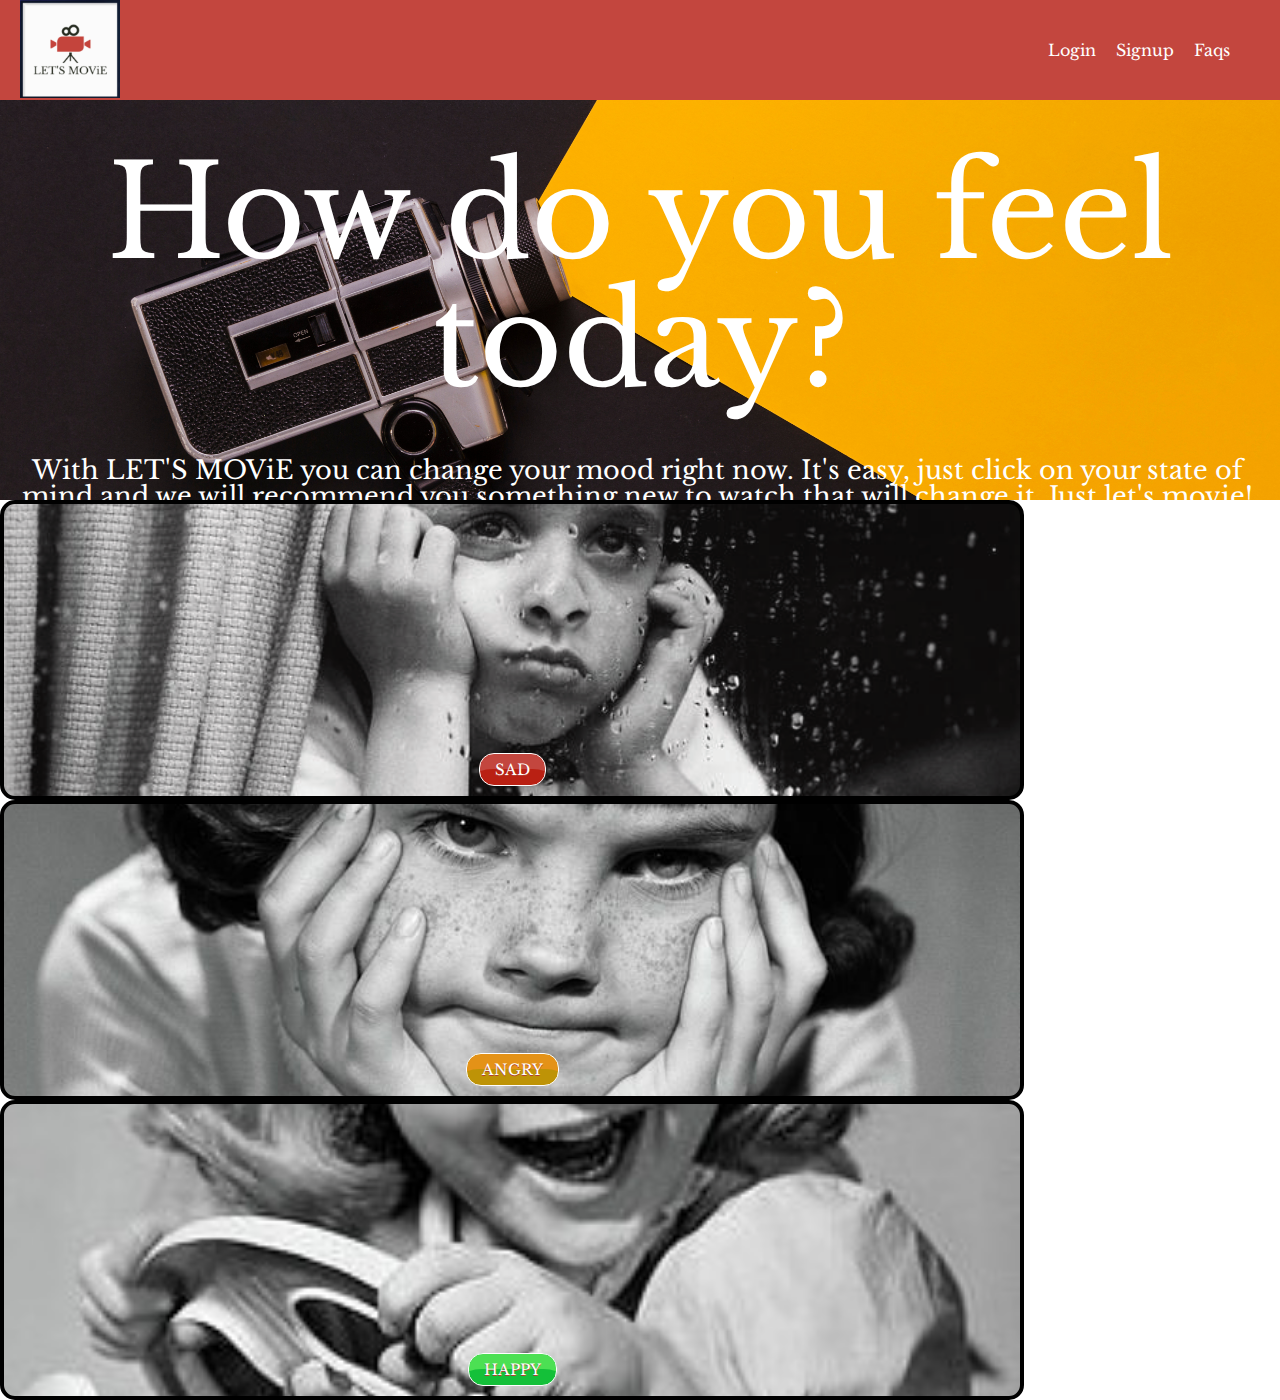
==== commit 146d1f63: "Faqs2" ====
--- a/index.html
+++ b/index.html
@@ -12,7 +12,7 @@
   <link rel="stylesheet" media="(media-features)" href="css/style.css" />
   <script src="https://code.jquery.com/jquery-3.1.1.min.js"></script>
   
-  <title>Let's Movie</title>
+  <title>Let's Movie </title>
 </head>
 <body>
     <header>
--- a/css/style.css
+++ b/css/style.css
@@ -81,7 +81,7 @@
   background-position: 50% 50%;
   background-size: cover;
   background-repeat: no-repeat;
-  height: 650px;
+  height: 800px;
   padding-top: 50px;
   position: relative;
   border-radius: 15px;
@@ -416,6 +416,9 @@
         margin-right:20px;
 
     }
+    .headitem2 nav {
+        margin-right:20px;
+}
 }
 
 @media (min-width: 900px) {
@@ -445,11 +448,68 @@
     h1           {
         font-size:7vw;
 }
+.row .front {
+    background-position: 0 -280px;
+
+    }
+    .color3           {
+    max-width: 70%;
+    background-position: 0px -85px;
+
+}
+}
+@media (min-width: 2460px) {
+    article  {
+        font-size:2vw;
+        top: 15%;
+        margin-left: 10px;
+        margin-right:15px;
+    }
+    h1           {
+        font-size:7vw;
+}
 .color3           {
-    max-width: 60%;
-    background-position: center left;
+    max-width: 100%;
+    background-position: 0px -280px;
+
+}
+.row .front {
+    background-attachment: fixed;
 
 }
 }
 /*Faqs*/
-
+.box{
+    width: 280px;
+    margin:100px auto;
+    background:#fff;
+    border-radius:15px;
+    box-shadow: 1px 2px 4px rgba(0,0,0,.3);
+}
+.box .content{
+    background:#c3463e;
+    border-radius:15px 15px 0px 0px;
+    padding: 10px;
+    color:#fff;
+    text-align:center;
+
+}
+.faqs{
+    padding: 0 20px 20px;
+}
+::-webkit-details-marker{
+    float:right;
+    margin-top:3px;
+}
+details     {
+    background:#f6f6f6;
+    padding:10px 20px;
+    border-radius:15px;
+    margin-top:20px;
+    letter-spacing:1px;
+
+}
+details summary {
+    outline:none;
+}
+
--- a/css/style.css
+++ b/css/style.css
@@ -81,7 +81,7 @@
   background-position: 50% 50%;
   background-size: cover;
   background-repeat: no-repeat;
-  height: 650px;
+  height: 800px;
   padding-top: 50px;
   position: relative;
   border-radius: 15px;
@@ -416,6 +416,9 @@
         margin-right:20px;
 
     }
+    .headitem2 nav {
+        margin-right:20px;
+}
 }
 
 @media (min-width: 900px) {
@@ -445,11 +448,68 @@
     h1           {
         font-size:7vw;
 }
+.row .front {
+    background-position: 0 -280px;
+
+    }
+    .color3           {
+    max-width: 70%;
+    background-position: 0px -85px;
+
+}
+}
+@media (min-width: 2460px) {
+    article  {
+        font-size:2vw;
+        top: 15%;
+        margin-left: 10px;
+        margin-right:15px;
+    }
+    h1           {
+        font-size:7vw;
+}
 .color3           {
-    max-width: 60%;
-    background-position: center left;
+    max-width: 100%;
+    background-position: 0px -280px;
+
+}
+.row .front {
+    background-attachment: fixed;
 
 }
 }
 /*Faqs*/
-
+.box{
+    width: 280px;
+    margin:100px auto;
+    background:#fff;
+    border-radius:15px;
+    box-shadow: 1px 2px 4px rgba(0,0,0,.3);
+}
+.box .content{
+    background:#c3463e;
+    border-radius:15px 15px 0px 0px;
+    padding: 10px;
+    color:#fff;
+    text-align:center;
+
+}
+.faqs{
+    padding: 0 20px 20px;
+}
+::-webkit-details-marker{
+    float:right;
+    margin-top:3px;
+}
+details     {
+    background:#f6f6f6;
+    padding:10px 20px;
+    border-radius:15px;
+    margin-top:20px;
+    letter-spacing:1px;
+
+}
+details summary {
+    outline:none;
+}
+
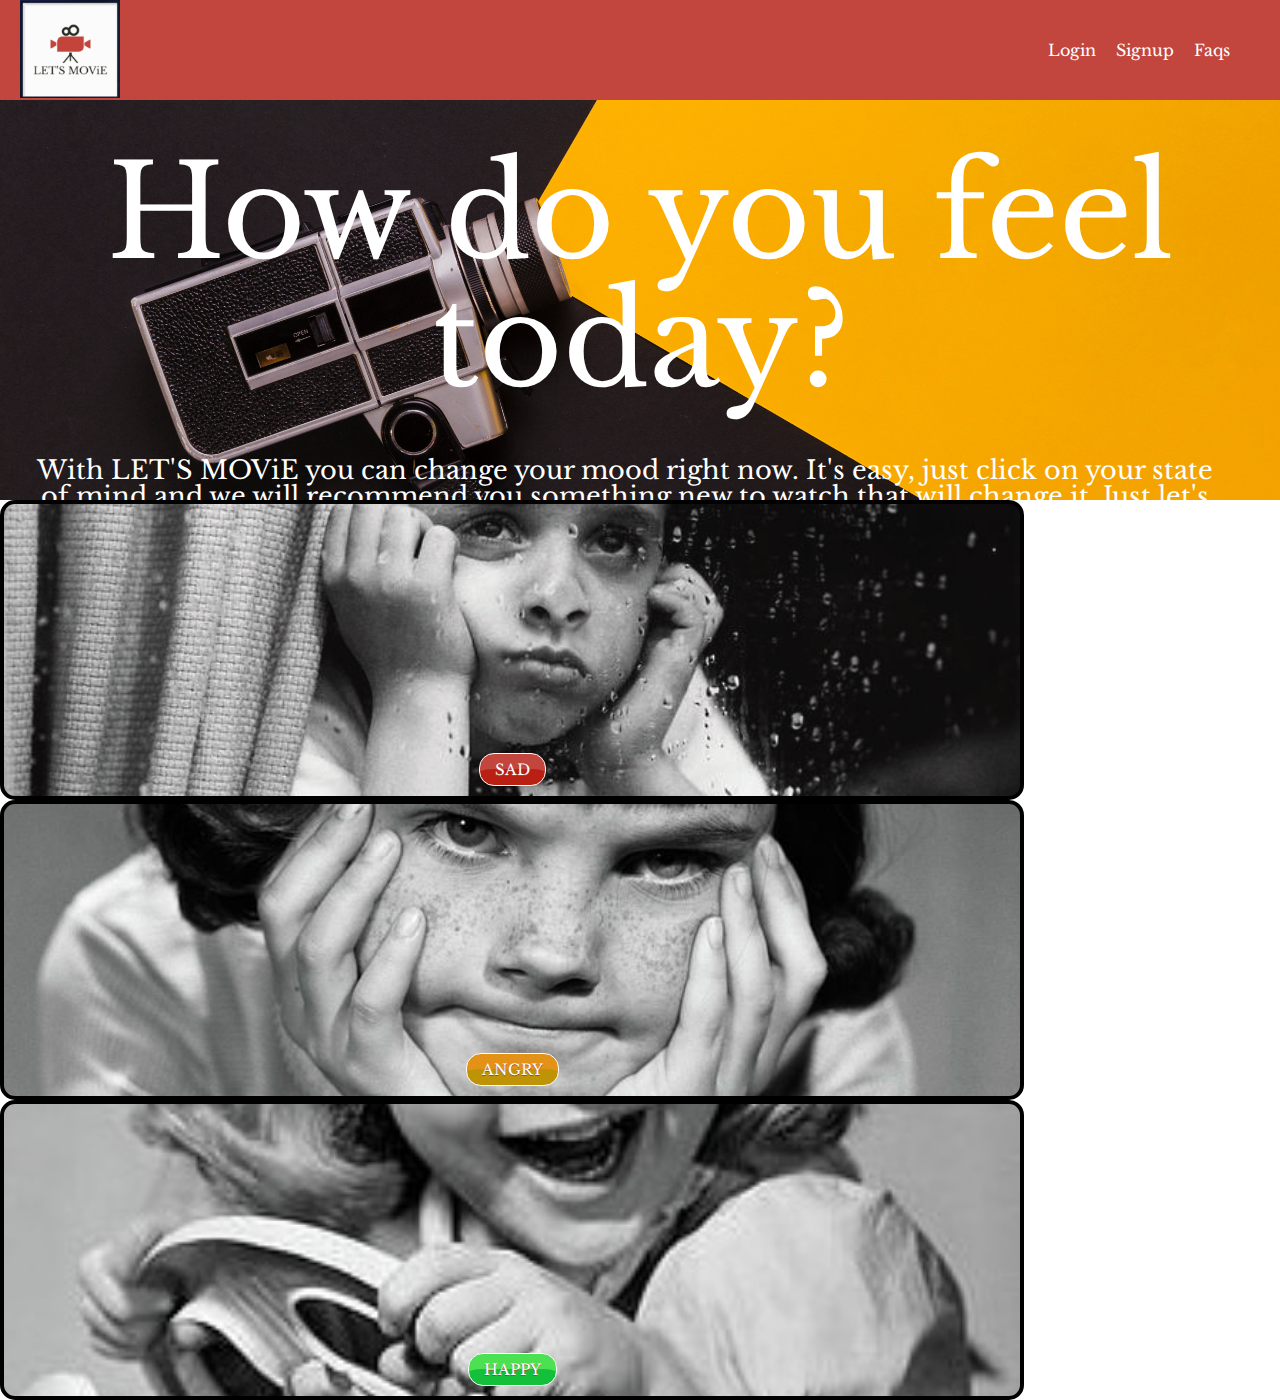
==== commit 1cbe8028: "animation" ====
--- a/index.html
+++ b/index.html
@@ -12,7 +12,7 @@
   <link rel="stylesheet" media="(media-features)" href="css/style.css" />
   <script src="https://code.jquery.com/jquery-3.1.1.min.js"></script>
   
-  <title>Let's Movie </title>
+  <title>Let's Movie</title>
 </head>
 <body>
     <header>
--- a/css/style.css
+++ b/css/style.css
@@ -16,7 +16,9 @@
     font-family: 'Libre Baskerville';
 }
 /*Index page*/
-
+.color5     {
+    background-image: url("./../images/filmets.jpg")
+}
 .row .front {
     background-image: url("./../images/camara.jpg");
     max-width: 100%;
@@ -26,10 +28,6 @@
     height: 400px;
     padding-top: 50px;
     position: relative;
-   
-  
-    
-
 }
 article    {
         color: white;
@@ -61,15 +59,15 @@
     background: #c3463e;
     background-image: url("./../images/nena\ enfadada2.jpg");
     max-width: 100%;
-  background-position: 50% 50%;
-  background-size: cover;
-  background-repeat: no-repeat;
-  height: 800px;
-  padding-top: 50px;
-  position: relative;
-  border-radius: 15px;
-  border: black solid 4px;
-  display: flex;
+    background-position: 50% 50%;
+    background-size: cover;
+    background-repeat: no-repeat;
+    height: 800px;
+    padding-top: 50px;
+    position: relative;
+    border-radius: 15px;
+    border: black solid 4px;
+    display: flex;
         justify-content: center;
         align-items: flex-end;
   
@@ -78,17 +76,17 @@
     background: #ebdf60;
     background-image: url("./../images/1952.jpg");
     max-width: 100%;
-  background-position: 50% 50%;
-  background-size: cover;
-  background-repeat: no-repeat;
-  height: 800px;
-  padding-top: 50px;
-  position: relative;
-  border-radius: 15px;
-  border: black solid 4px;
-  display: flex;
-        justify-content: center;
-        align-items: flex-end;
+    background-position: 50% 50%;
+    background-size: cover;
+    background-repeat: no-repeat;
+    height: 800px;
+    padding-top: 50px;
+    position: relative;
+    border-radius: 15px;
+    border: black solid 4px;
+    display: flex;
+    justify-content: center;
+    align-items: flex-end;
   
 }
 .header      {
@@ -434,16 +432,20 @@
     article  {
         font-size:2vw;
         top: 15%;
-        margin-left: 10px;
-        margin-right:15px;
+        margin-left: 20px;
+        margin-right:50px;
     }
 }
 @media (min-width: 1440px) {
-    article  {
+    .headitem2 nav {
+        margin-right:55px;
+    }
+   
+   article  {
         font-size:2vw;
         top: 15%;
-        margin-left: 10px;
-        margin-right:15px;
+        margin-left: 20px;
+        margin-right:40px;
     }
     h1           {
         font-size:7vw;
@@ -459,13 +461,17 @@
 }
 }
 @media (min-width: 2460px) {
-    article  {
-        font-size:2vw;
+    
+    .headitem2 nav {
+        margin-right:80px;
+    }
+        article  {
+        font-size:1vw;
         top: 15%;
-        margin-left: 10px;
-        margin-right:15px;
-    }
-    h1           {
+        margin-left: 40px;
+        margin-right:100px;
+    }
+        h1           {
         font-size:7vw;
 }
 .color3           {
@@ -512,4 +518,235 @@
 details summary {
     outline:none;
 }
-
+/*animation*/
+.end {
+    margin: 20px 0 0 20px;
+    display: flex;
+    justify-content: center;
+  }
+
+.ball   {
+    animation: bounce 15s;
+    align-content: center;
+}
+
+@-webkit-keyframes bounce {
+	0% {
+		-webkit-transform:translateY(0%);
+	}
+	5% {
+		-webkit-transform:translateY(-100%);
+	}
+	15% {
+		-webkit-transform:translateY(0%);
+		padding: 3px auto;
+	}
+	20% {
+		-webkit-transform:translateY(-140%);
+	}
+	25% {
+		-webkit-transform:translateY(0%);
+		padding: 4px auto;
+	}
+	30% {
+		-webkit-transform:translateY(-180%);
+	}
+	35% {
+		-webkit-transform:translateY(0%);
+		padding: 4px auto;
+	}
+	40% {
+		-webkit-transform:translateY(-220%);
+	}
+	45% {
+		-webkit-transform:translateY(0%);
+		padding: 4px auto;
+	}
+	50% {
+		-webkit-transform:translateY(-300%);
+	}
+	55% {
+		-webkit-transform:translateY(0%);
+		padding: 6px auto;
+	}
+	60% {
+		-webkit-transform:translateY(-500%);
+	}
+	65% {
+		-webkit-transform:translateY(0%);
+		padding: 7px auto;
+	}
+	70% {
+		-webkit-transform:translateY(50%);
+	}
+	75% {
+		-webkit-transform:translateY(-1400%);
+		padding: 8px auto;
+	}
+	80% {
+		-webkit-transform:translateY(75%);
+	}
+	85% {
+		-webkit-transform:translateY(-50%);
+		padding: 9px auto;
+	}
+	90% {
+		-webkit-transform:translateY(25%);
+	}
+	95% {
+		-webkit-transform:translateY(-25%);
+		padding: 10px;
+	}
+	100% {
+		-webkit-transform:translateY(-10%);
+		padding: 11px;
+	}
+}
+@-moz-keyframes bounce {
+	0% {
+		-moz-transform:translateY(0%);
+	}
+	5% {
+		-moz-transform:translateY(-100%);
+	}
+	15% {
+		-moz-transform:translateY(0%);
+		padding: 3px auto;
+	}
+	20% {
+		-moz-transform:translateY(-140%);
+	}
+	25% {
+		-moz-transform:translateY(0%);
+		padding: 4px auto;
+	}
+	30% {
+		-moz-transform:translateY(-180%);
+	}
+	35% {
+		-moz-transform:translateY(0%);
+		padding: 4px auto;
+	}
+	40% {
+		-moz-transform:translateY(-220%);
+	}
+	45% {
+		-moz-transform:translateY(0%);
+		padding: 4px auto;
+	}
+	50% {
+		-moz-transform:translateY(-300%);
+	}
+	55% {
+		-moz-transform:translateY(0%);
+		padding: 6px auto;
+	}
+	60% {
+		-moz-transform:translateY(-500%);
+	}
+	65% {
+		-moz-transform:translateY(0%);
+		padding: 7px auto;
+	}
+	70% {
+		-moz-transform:translateY(50%);
+	}
+	75% {
+		-moz-transform:translateY(-1400%);
+		padding: 8px auto;
+	}
+	80% {
+		-moz-transform:translateY(75%);
+	}
+	85% {
+		-moz-transform:translateY(-50%);
+		padding: 9px auto;
+	}
+	90% {
+		-moz-transform:translateY(25%);
+	}
+	95% {
+		-moz-transform:translateY(-25%);
+		padding: 10px;
+	}
+	100% {
+		-moz-transform:translateY(-10%);
+		padding: 11px;
+	}
+}
+@keyframes bounce {
+	0% {
+		transform:translateY(0%);
+	}
+	5% {
+		transform:translateY(-100%);
+	}
+	15% {
+		transform:translateY(0%);
+		padding: 3px auto;
+	}
+	20% {
+		transform:translateY(-140%);
+	}
+	25% {
+		transform:translateY(0%);
+		padding: 4px auto;
+	}
+	30% {
+		transform:translateY(-180%);
+	}
+	35% {
+		transform:translateY(0%);
+		padding: 4px auto;
+	}
+	40% {
+		transform:translateY(-220%);
+	}
+	45% {
+		transform:translateY(0%);
+		padding: 4px auto;
+	}
+	50% {
+		transform:translateY(-300%);
+	}
+	55% {
+		transform:translateY(0%);
+		padding: 6px auto;
+	}
+	60% {
+		transform:translateY(-500%);
+	}
+	65% {
+		transform:translateY(0%);
+		padding: 7px auto;
+	}
+	70% {
+		transform:translateY(50%);
+	}
+	75% {
+		transform:translateY(-1400%);
+		padding: 8px auto;
+	}
+	80% {
+		transform:translateY(75%);
+	}
+	85% {
+		transform:translateY(-50%);
+		padding: 9px auto;
+	}
+	90% {
+		transform:translateY(25%);
+	}
+	95% {
+		transform:translateY(-25%);
+		padding: 10px;
+	}
+	100% {
+		transform:translateY(-10%);
+		padding: 11px;
+	}
+}
+.movie {
+    max-width: 50%;
+}
+    
--- a/css/style.css
+++ b/css/style.css
@@ -16,7 +16,9 @@
     font-family: 'Libre Baskerville';
 }
 /*Index page*/
-
+.color5     {
+    background-image: url("./../images/filmets.jpg")
+}
 .row .front {
     background-image: url("./../images/camara.jpg");
     max-width: 100%;
@@ -26,10 +28,6 @@
     height: 400px;
     padding-top: 50px;
     position: relative;
-   
-  
-    
-
 }
 article    {
         color: white;
@@ -61,15 +59,15 @@
     background: #c3463e;
     background-image: url("./../images/nena\ enfadada2.jpg");
     max-width: 100%;
-  background-position: 50% 50%;
-  background-size: cover;
-  background-repeat: no-repeat;
-  height: 800px;
-  padding-top: 50px;
-  position: relative;
-  border-radius: 15px;
-  border: black solid 4px;
-  display: flex;
+    background-position: 50% 50%;
+    background-size: cover;
+    background-repeat: no-repeat;
+    height: 800px;
+    padding-top: 50px;
+    position: relative;
+    border-radius: 15px;
+    border: black solid 4px;
+    display: flex;
         justify-content: center;
         align-items: flex-end;
   
@@ -78,17 +76,17 @@
     background: #ebdf60;
     background-image: url("./../images/1952.jpg");
     max-width: 100%;
-  background-position: 50% 50%;
-  background-size: cover;
-  background-repeat: no-repeat;
-  height: 800px;
-  padding-top: 50px;
-  position: relative;
-  border-radius: 15px;
-  border: black solid 4px;
-  display: flex;
-        justify-content: center;
-        align-items: flex-end;
+    background-position: 50% 50%;
+    background-size: cover;
+    background-repeat: no-repeat;
+    height: 800px;
+    padding-top: 50px;
+    position: relative;
+    border-radius: 15px;
+    border: black solid 4px;
+    display: flex;
+    justify-content: center;
+    align-items: flex-end;
   
 }
 .header      {
@@ -434,16 +432,20 @@
     article  {
         font-size:2vw;
         top: 15%;
-        margin-left: 10px;
-        margin-right:15px;
+        margin-left: 20px;
+        margin-right:50px;
     }
 }
 @media (min-width: 1440px) {
-    article  {
+    .headitem2 nav {
+        margin-right:55px;
+    }
+   
+   article  {
         font-size:2vw;
         top: 15%;
-        margin-left: 10px;
-        margin-right:15px;
+        margin-left: 20px;
+        margin-right:40px;
     }
     h1           {
         font-size:7vw;
@@ -459,13 +461,17 @@
 }
 }
 @media (min-width: 2460px) {
-    article  {
-        font-size:2vw;
+    
+    .headitem2 nav {
+        margin-right:80px;
+    }
+        article  {
+        font-size:1vw;
         top: 15%;
-        margin-left: 10px;
-        margin-right:15px;
-    }
-    h1           {
+        margin-left: 40px;
+        margin-right:100px;
+    }
+        h1           {
         font-size:7vw;
 }
 .color3           {
@@ -512,4 +518,235 @@
 details summary {
     outline:none;
 }
-
+/*animation*/
+.end {
+    margin: 20px 0 0 20px;
+    display: flex;
+    justify-content: center;
+  }
+
+.ball   {
+    animation: bounce 15s;
+    align-content: center;
+}
+
+@-webkit-keyframes bounce {
+	0% {
+		-webkit-transform:translateY(0%);
+	}
+	5% {
+		-webkit-transform:translateY(-100%);
+	}
+	15% {
+		-webkit-transform:translateY(0%);
+		padding: 3px auto;
+	}
+	20% {
+		-webkit-transform:translateY(-140%);
+	}
+	25% {
+		-webkit-transform:translateY(0%);
+		padding: 4px auto;
+	}
+	30% {
+		-webkit-transform:translateY(-180%);
+	}
+	35% {
+		-webkit-transform:translateY(0%);
+		padding: 4px auto;
+	}
+	40% {
+		-webkit-transform:translateY(-220%);
+	}
+	45% {
+		-webkit-transform:translateY(0%);
+		padding: 4px auto;
+	}
+	50% {
+		-webkit-transform:translateY(-300%);
+	}
+	55% {
+		-webkit-transform:translateY(0%);
+		padding: 6px auto;
+	}
+	60% {
+		-webkit-transform:translateY(-500%);
+	}
+	65% {
+		-webkit-transform:translateY(0%);
+		padding: 7px auto;
+	}
+	70% {
+		-webkit-transform:translateY(50%);
+	}
+	75% {
+		-webkit-transform:translateY(-1400%);
+		padding: 8px auto;
+	}
+	80% {
+		-webkit-transform:translateY(75%);
+	}
+	85% {
+		-webkit-transform:translateY(-50%);
+		padding: 9px auto;
+	}
+	90% {
+		-webkit-transform:translateY(25%);
+	}
+	95% {
+		-webkit-transform:translateY(-25%);
+		padding: 10px;
+	}
+	100% {
+		-webkit-transform:translateY(-10%);
+		padding: 11px;
+	}
+}
+@-moz-keyframes bounce {
+	0% {
+		-moz-transform:translateY(0%);
+	}
+	5% {
+		-moz-transform:translateY(-100%);
+	}
+	15% {
+		-moz-transform:translateY(0%);
+		padding: 3px auto;
+	}
+	20% {
+		-moz-transform:translateY(-140%);
+	}
+	25% {
+		-moz-transform:translateY(0%);
+		padding: 4px auto;
+	}
+	30% {
+		-moz-transform:translateY(-180%);
+	}
+	35% {
+		-moz-transform:translateY(0%);
+		padding: 4px auto;
+	}
+	40% {
+		-moz-transform:translateY(-220%);
+	}
+	45% {
+		-moz-transform:translateY(0%);
+		padding: 4px auto;
+	}
+	50% {
+		-moz-transform:translateY(-300%);
+	}
+	55% {
+		-moz-transform:translateY(0%);
+		padding: 6px auto;
+	}
+	60% {
+		-moz-transform:translateY(-500%);
+	}
+	65% {
+		-moz-transform:translateY(0%);
+		padding: 7px auto;
+	}
+	70% {
+		-moz-transform:translateY(50%);
+	}
+	75% {
+		-moz-transform:translateY(-1400%);
+		padding: 8px auto;
+	}
+	80% {
+		-moz-transform:translateY(75%);
+	}
+	85% {
+		-moz-transform:translateY(-50%);
+		padding: 9px auto;
+	}
+	90% {
+		-moz-transform:translateY(25%);
+	}
+	95% {
+		-moz-transform:translateY(-25%);
+		padding: 10px;
+	}
+	100% {
+		-moz-transform:translateY(-10%);
+		padding: 11px;
+	}
+}
+@keyframes bounce {
+	0% {
+		transform:translateY(0%);
+	}
+	5% {
+		transform:translateY(-100%);
+	}
+	15% {
+		transform:translateY(0%);
+		padding: 3px auto;
+	}
+	20% {
+		transform:translateY(-140%);
+	}
+	25% {
+		transform:translateY(0%);
+		padding: 4px auto;
+	}
+	30% {
+		transform:translateY(-180%);
+	}
+	35% {
+		transform:translateY(0%);
+		padding: 4px auto;
+	}
+	40% {
+		transform:translateY(-220%);
+	}
+	45% {
+		transform:translateY(0%);
+		padding: 4px auto;
+	}
+	50% {
+		transform:translateY(-300%);
+	}
+	55% {
+		transform:translateY(0%);
+		padding: 6px auto;
+	}
+	60% {
+		transform:translateY(-500%);
+	}
+	65% {
+		transform:translateY(0%);
+		padding: 7px auto;
+	}
+	70% {
+		transform:translateY(50%);
+	}
+	75% {
+		transform:translateY(-1400%);
+		padding: 8px auto;
+	}
+	80% {
+		transform:translateY(75%);
+	}
+	85% {
+		transform:translateY(-50%);
+		padding: 9px auto;
+	}
+	90% {
+		transform:translateY(25%);
+	}
+	95% {
+		transform:translateY(-25%);
+		padding: 10px;
+	}
+	100% {
+		transform:translateY(-10%);
+		padding: 11px;
+	}
+}
+.movie {
+    max-width: 50%;
+}
+    
